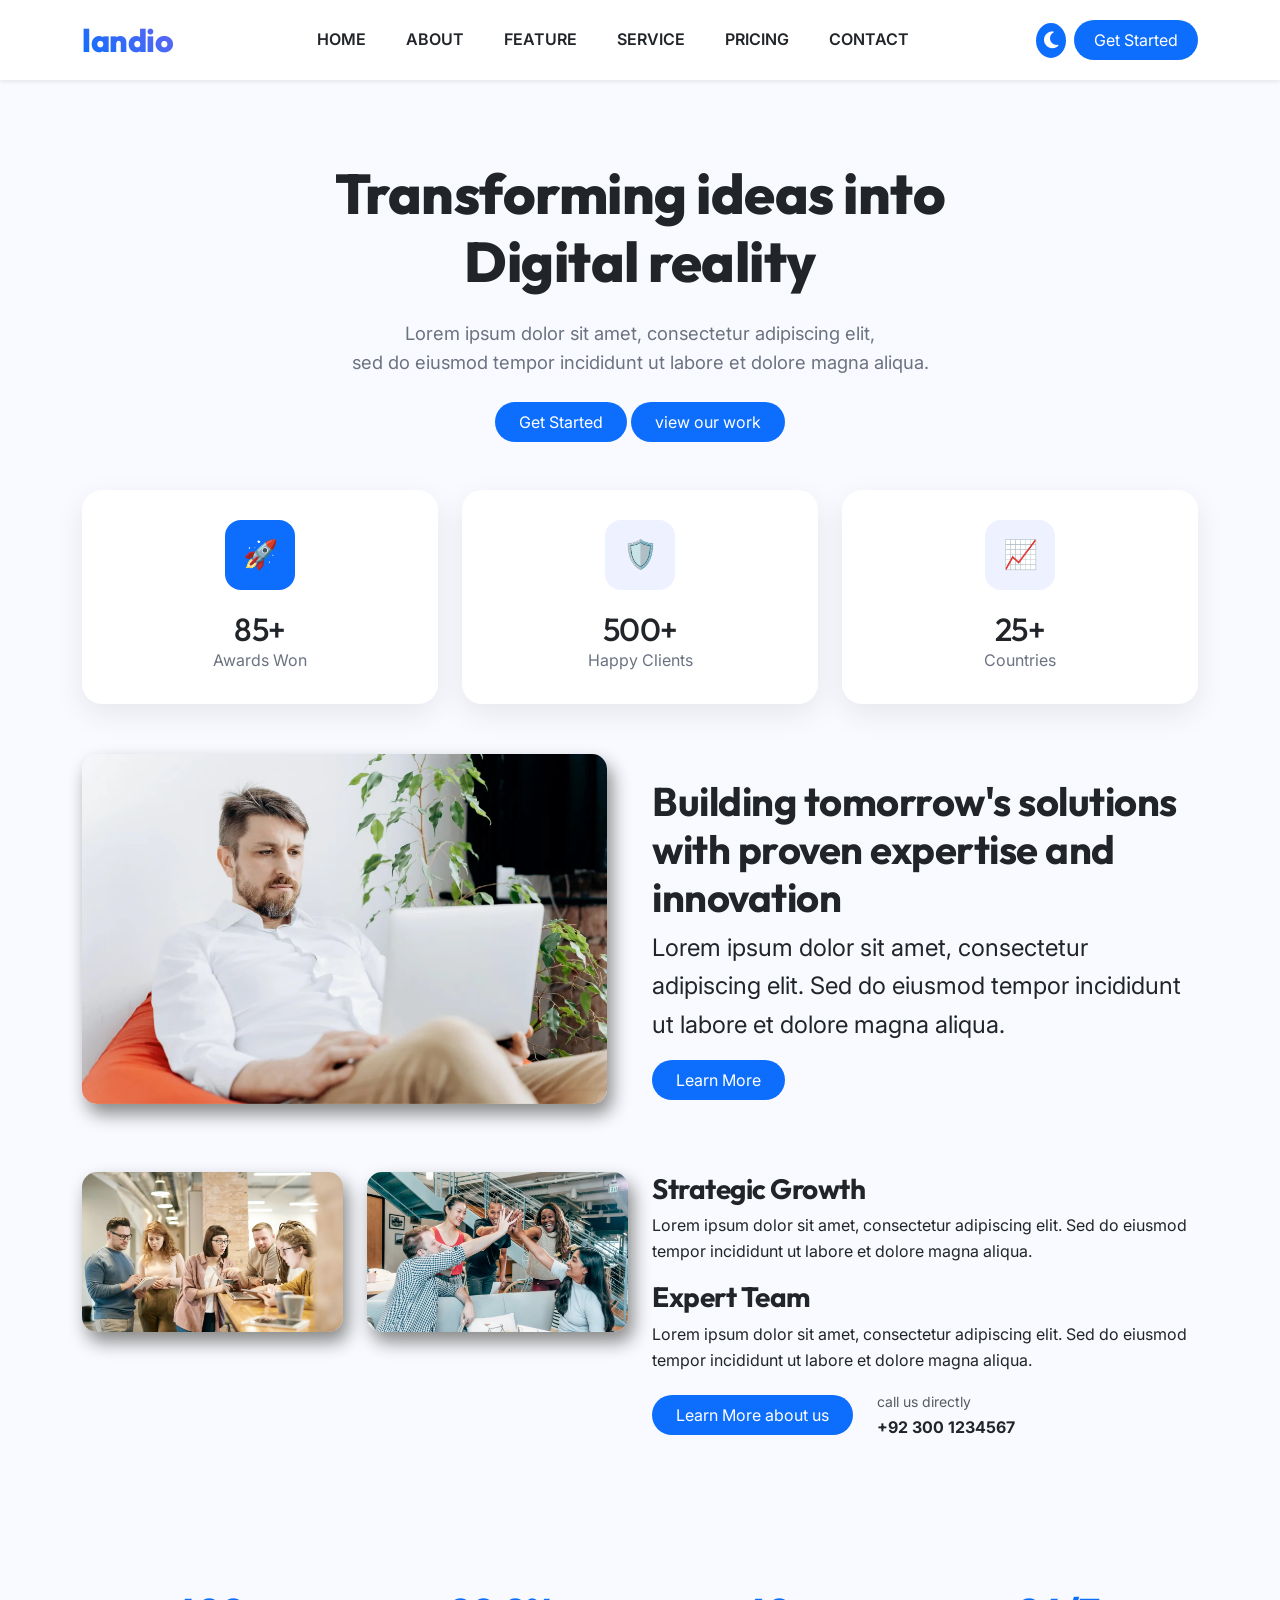
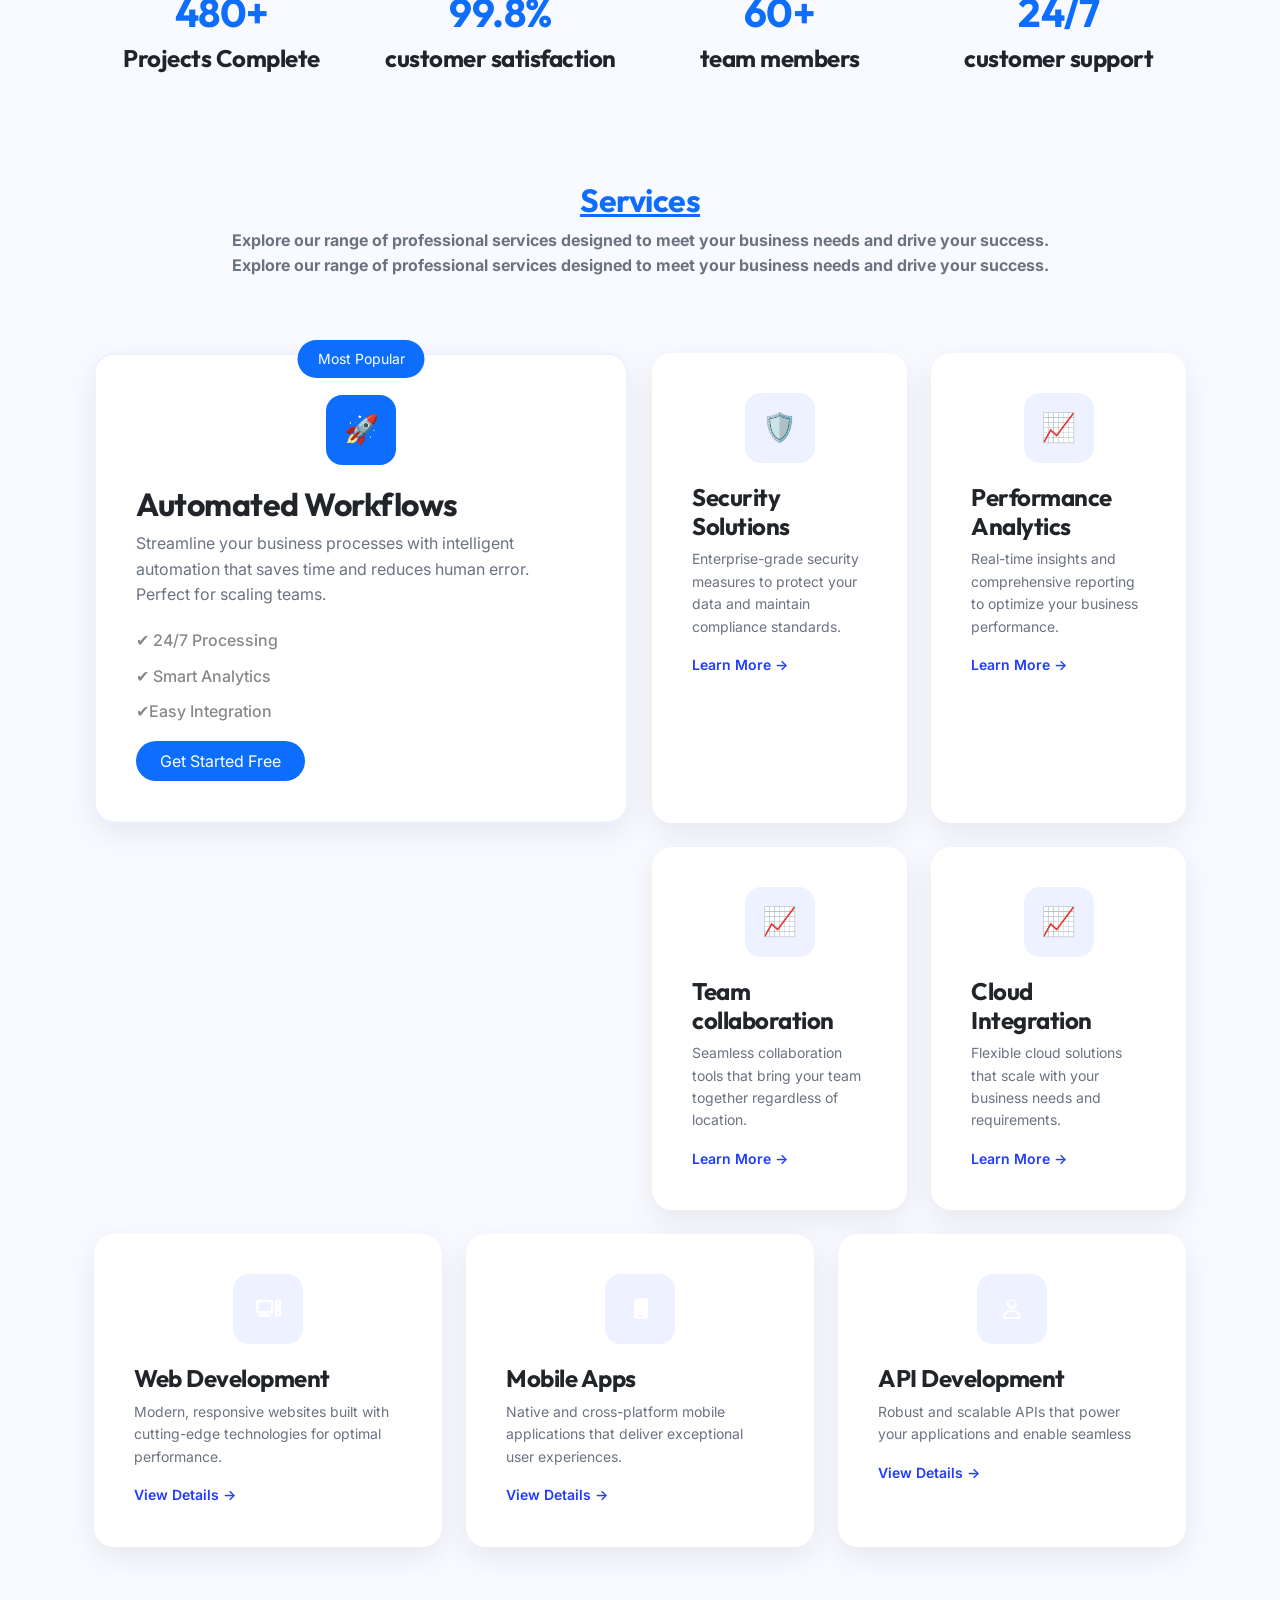
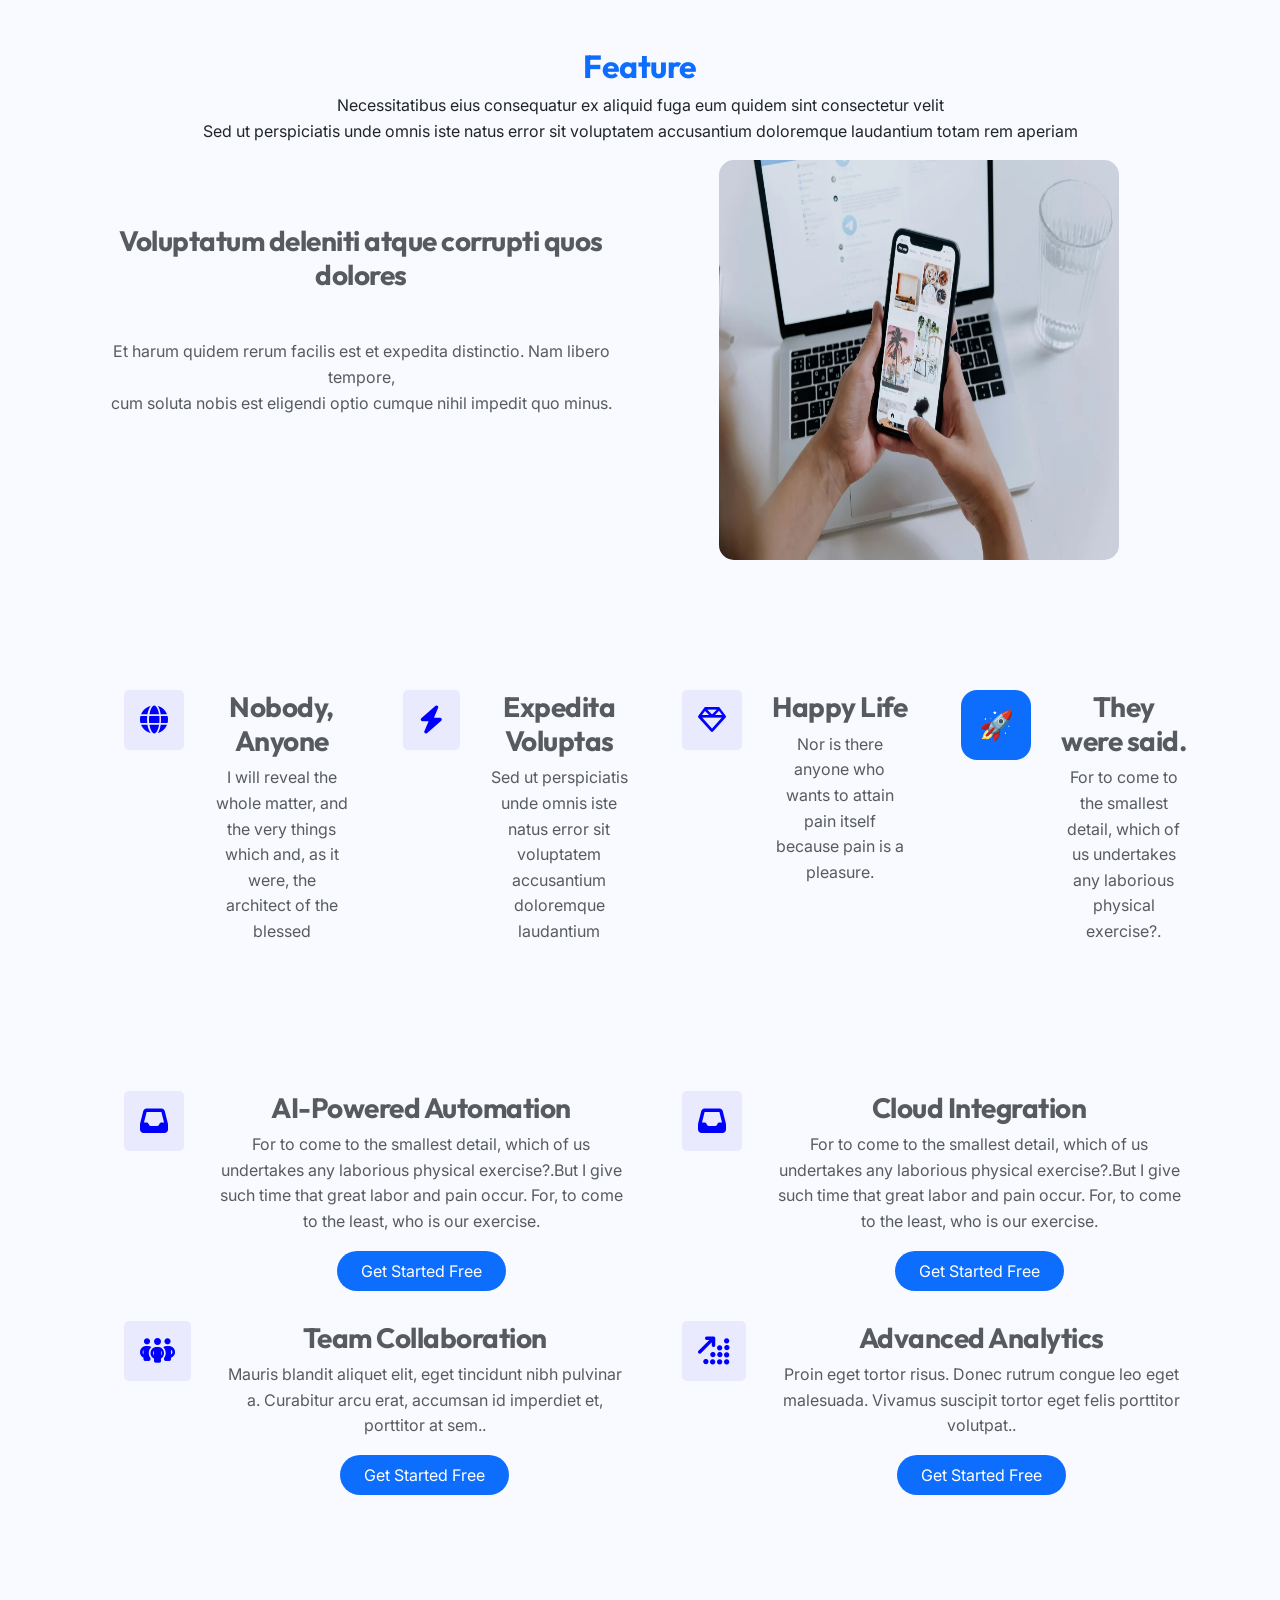
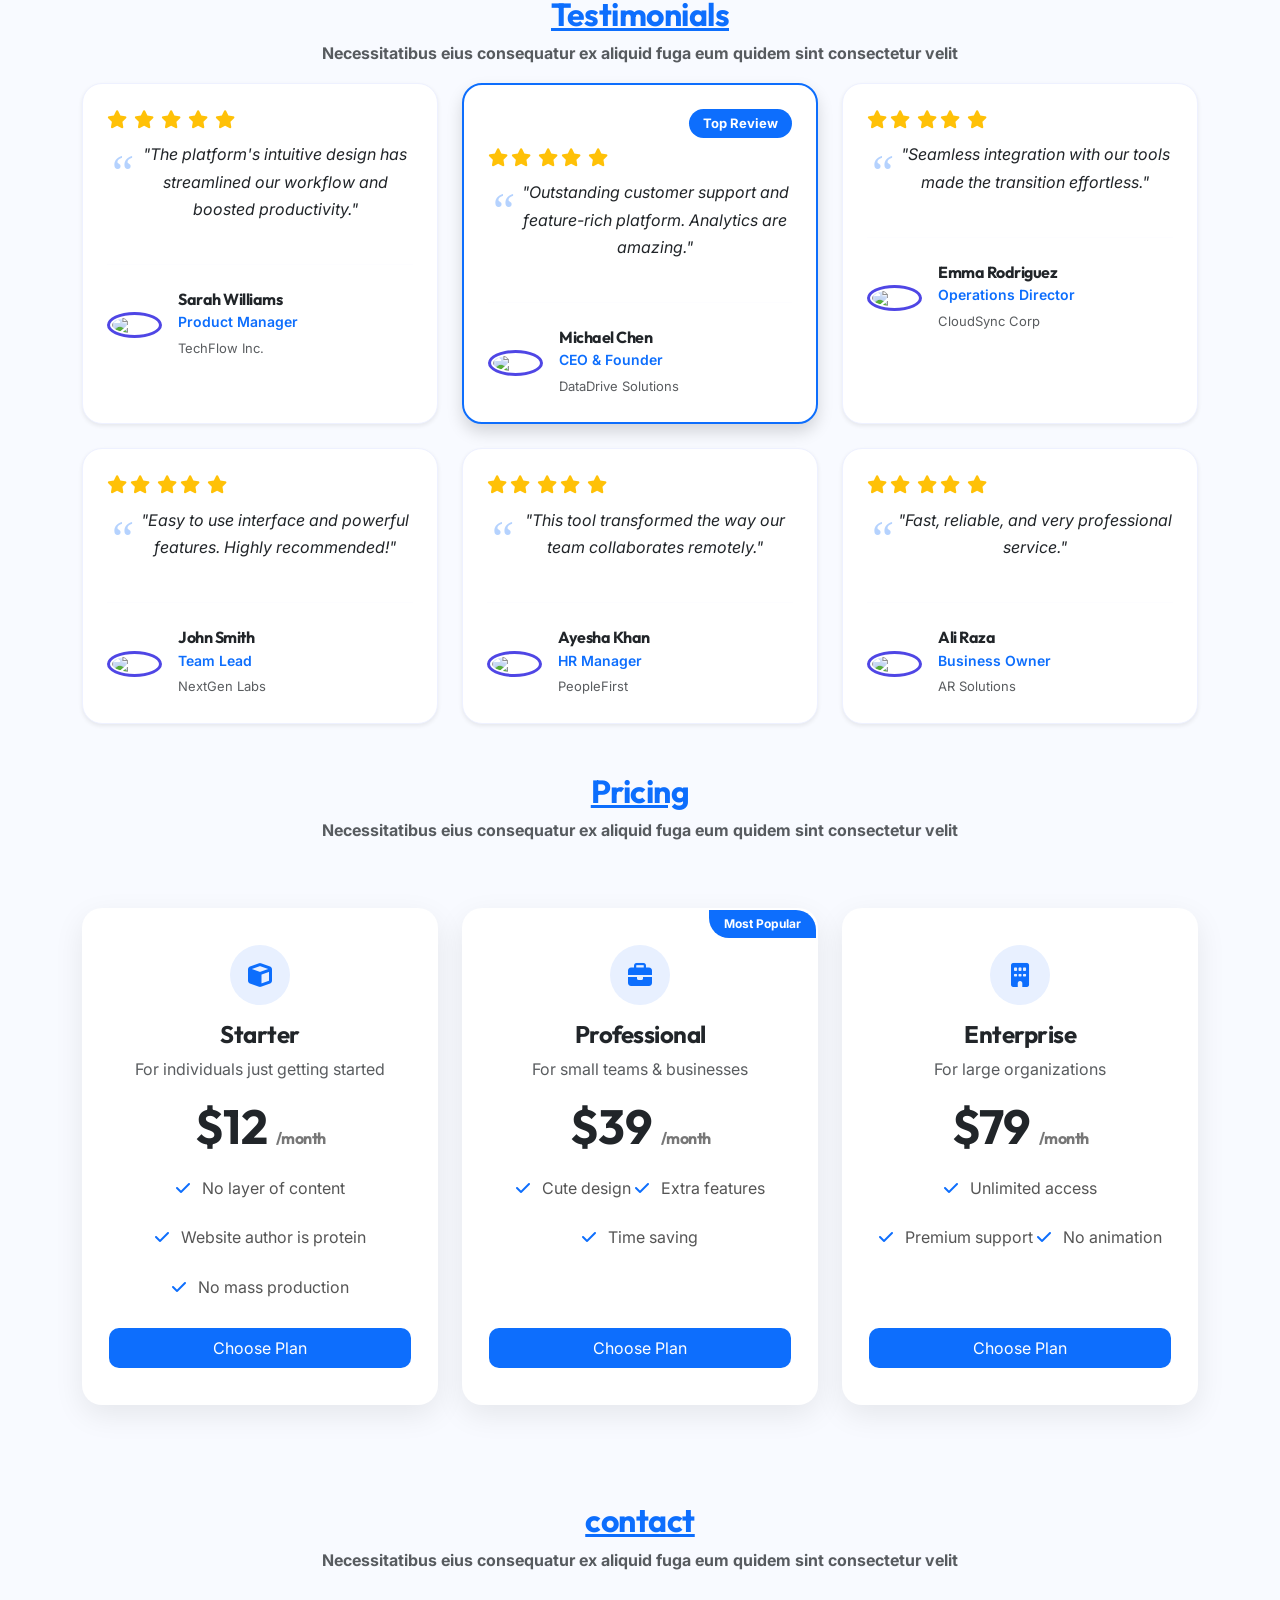
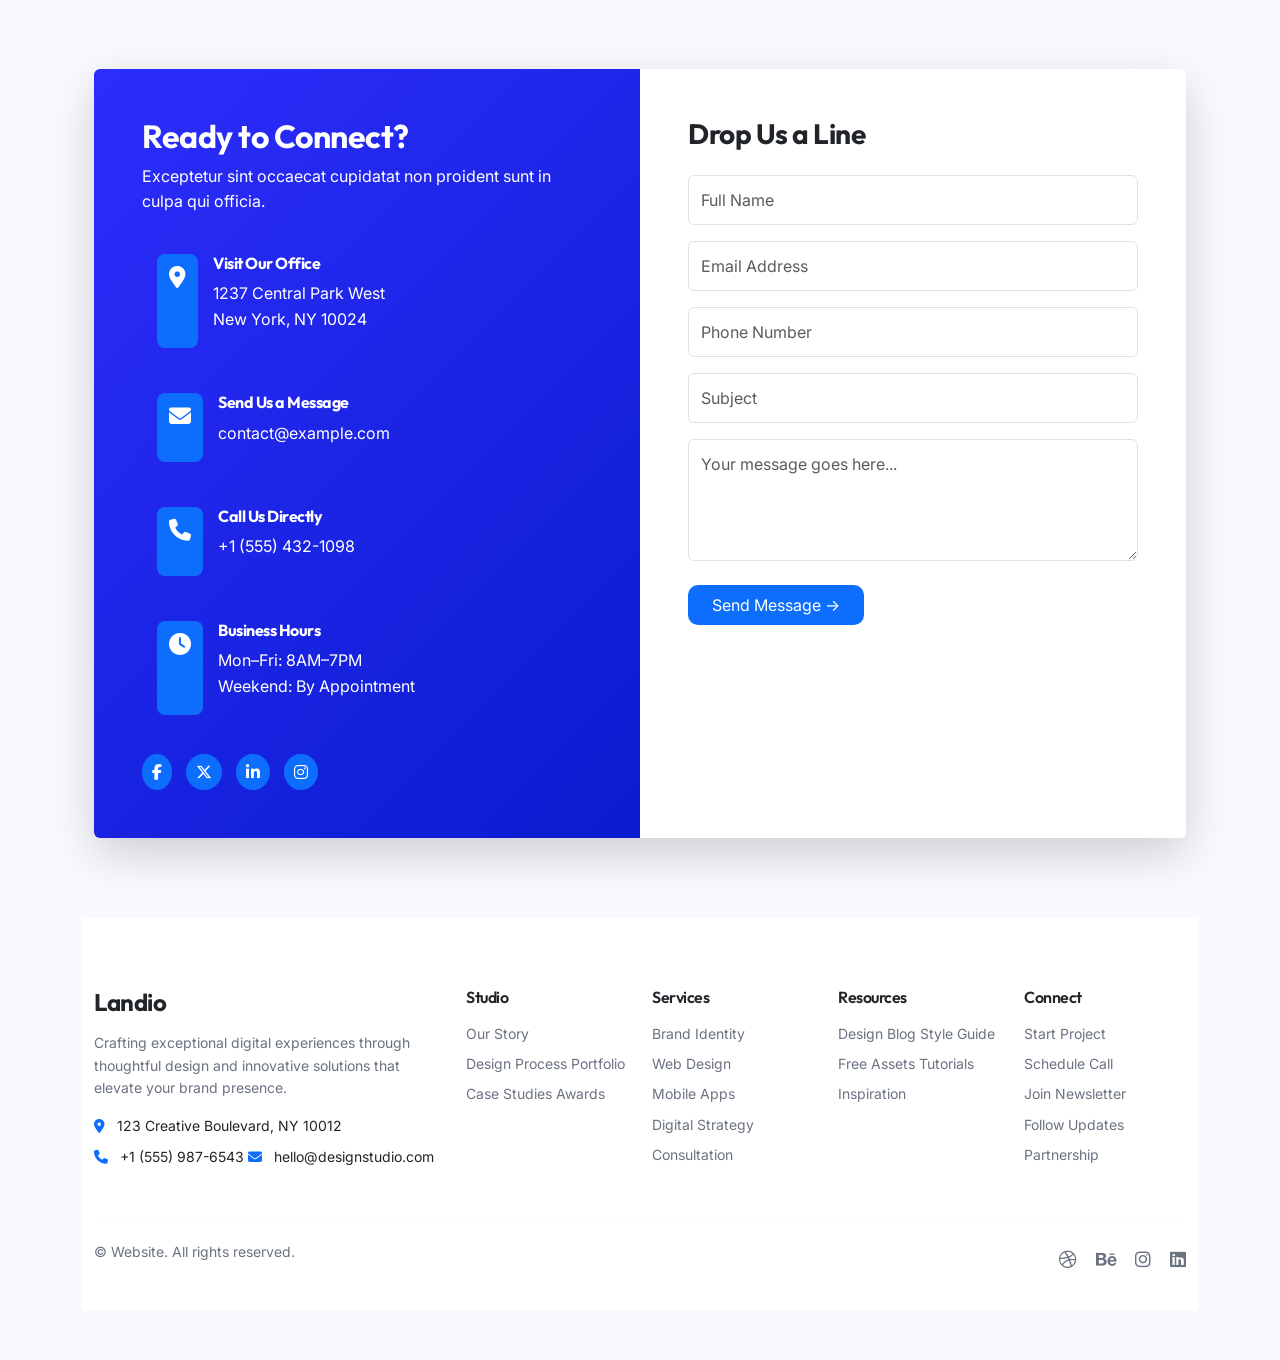
==== projects/landio/index.html @ ef67ab08 "Initial commit" ====
<!DOCTYPE html>
<html lang="en">

<head>
  <meta charset="UTF-8">
  <meta name="viewport" content="width=device-width, initial-scale=1.0">
  <meta name="description"
    content="Landio - Premium Digital Solutions to transform your ideas into reality. High-quality web and mobile development services.">
  <meta name="keywords" content="digital solutions, web development, mobile apps, landio, creative studio">
  <meta name="author" content="Landio Team">

  <!-- Open Graph / Facebook -->
  <meta property="og:type" content="website">
  <meta property="og:title" content="Landio - Transforming Ideas into Digital Reality">
  <meta property="og:description"
    content="Experience the best digital solutions with Landio. Custom web and mobile apps for your business.">
  <meta property="og:image" content="about-14.webp">

  <link href="https://cdn.jsdelivr.net/npm/bootstrap@5.3.2/dist/css/bootstrap.min.css" rel="stylesheet">
  <link rel="stylesheet" href="style.css">
  <link rel="stylesheet" href="https://cdnjs.cloudflare.com/ajax/libs/font-awesome/6.5.1/css/all.min.css">
  <link rel="preconnect" href="https://fonts.googleapis.com">
  <link rel="preconnect" href="https://fonts.gstatic.com" crossorigin>
  <link
    href="https://fonts.googleapis.com/css2?family=Inter:wght@400;500;600;700&family=Outfit:wght@400;600;700;800&display=swap"
    rel="stylesheet">
  <title>Landio | Best Digital Solutions & Web Development</title>
</head>

<body data-bs-spy="scroll" data-bs-target=".navbar" data-bs-offset="80" tabindex="0">

  <!-- Preloader -->
  <div id="preloader">
    <div class="loader"></div>
  </div>

  <nav class="navbar navbar-expand-lg site-header py-3 sticky-top shadow-sm">
    <div class="container">
      <a class="navbar-brand" href="#">
        <h2 class="logo mb-0">landio</h2>
      </a>
      <div class="d-flex align-items-center gap-2 order-lg-3">
        <button id="theme-toggle" class="btn" title="Toggle Theme">
          <i class="fa-solid fa-moon"></i>
        </button>
        <div class="d-none d-lg-block">
          <button class="btn btn-primary rounded-5">Get Started</button>
        </div>
      </div>
      <button class="navbar-toggler" type="button" data-bs-toggle="collapse" data-bs-target="#navbarNav"
        aria-controls="navbarNav" aria-expanded="false" aria-label="Toggle navigation">
        <span class="navbar-toggler-icon"></span>
      </button>
      <div class="collapse navbar-collapse justify-content-center" id="navbarNav">
        <ul class="navbar-nav gap-4">
          <li class="nav-item"><a class="nav-link" href="index.html">Home</a></li>
          <li class="nav-item"><a class="nav-link" href="#about">About</a></li>
          <li class="nav-item"><a class="nav-link" href="#feature">Feature</a></li>
          <li class="nav-item"><a class="nav-link" href="#service">Service</a></li>
          <li class="nav-item"><a class="nav-link" href="#pricing">Pricing</a></li>
          <li class="nav-item"><a class="nav-link" href="#contact">Contact</a></li>
        </ul>
      </div>
    </div>
  </nav>
  <div class="container">
    <div class="row">
      <div class="hero">
        <div class="col-12 text-center">
          <h1 class="mb-4">Transforming ideas into<br> Digital reality</h1>
          <p class="mb-4">Lorem ipsum dolor sit amet, consectetur adipiscing elit,<br> sed do eiusmod tempor incididunt
            ut labore et dolore magna aliqua.</p>
          <button class="btn btn-primary rounded-5 px-4 py-2">Get Started</button>
          <button class="btn btn-primary rounded-5 px-4 py-2">view our work</button>
        </div>
      </div>
    </div>
  </div>
  <!-- page 1################################# -->
  <div class="container my-5">
    <div class="row g-4 text-center">

      <!-- Card 1 -->
      <div class="col-md-4">
        <div class="stat-card">
          <div class="icon-box">🚀
            <i class="bi bi-trophy"></i>
          </div>

          <h2>85+</h2>
          <p>Awards Won</p>
        </div>
      </div>

      <!-- Card 2 -->
      <div class="col-md-4">
        <div class="stat-card">
          <div class="icon-box light">🛡️
            <i class="bi bi-people"></i>
          </div>
          <h2>500+</h2>
          <p>Happy Clients</p>
        </div>
      </div>

      <!-- Card 3 -->
      <div class="col-md-4">
        <div class="stat-card">
          <div class="icon-box light">📈
            <i class="bi bi-globe"></i>
          </div>
          <h2>25+</h2>
          <p>Countries</p>
        </div>
      </div>

    </div>
  </div>
  <!-- ##########################about########################## -->
  <div class="container about-section" id="about">
    <div class="row align-items-center mb-5">
      <div class="col-md-6">
        <img src="about-14.webp" alt="About Image" class="img-fluid">
      </div>
      <div class="col-md-6">
        <h2 class="fw-bold fs-1">Building tomorrow's solutions with proven expertise and innovation</h2>
        <p class="fs-4">Lorem ipsum dolor sit amet, consectetur adipiscing elit. Sed do eiusmod tempor incididunt ut
          labore et dolore magna aliqua.</p>
        <button class="btn btn-primary rounded-5 px-4 py-2">Learn More</button>
      </div>
    </div>
    <div class="row g-4">
      <div class="col-6 col-md-3">
        <img src="about-3.webp" alt="" class="img-fluid-2">
      </div>
      <div class="col-6 col-md-3">
        <img src="about-7.webp" alt="" class="img-fluid-2">
      </div>
      <div class="col-12 col-md-6">
        <h2 class="fw-bold fs-3">Strategic Growth</h2>
        <p class="fs-6">Lorem ipsum dolor sit amet, consectetur adipiscing elit.
          Sed do eiusmod tempor incididunt ut labore et dolore magna aliqua.</p>
        <h2 class="fw-bold fs-3">Expert Team</h2>
        <p class="fs-6">Lorem ipsum dolor sit amet, consectetur adipiscing elit.
          Sed do eiusmod tempor incididunt ut labore et dolore magna aliqua.</p>
        <div class="d-flex align-items-center gap-4 mt-3">
          <a href="#" class="btn btn-primary rounded-pill px-4">
            Learn More about us
          </a>

          <div>
            <small class="text-muted">call us directly</small><br>
            <strong>+92 300 1234567</strong>
          </div>
        </div>

      </div>

    </div>
    <!-- ##########################feautre####################### -->
    <div class="container feature-section">
      <div class="row">
        <div class="col-6 col-md-3">
          <h1 class="text-primary fw-bold mt-5">480+</h1>
          <h4 class="fw-bold">Projects Complete</h4>
        </div>
        <div class="col-6 col-md-3">
          <h1 class="text-primary fw-bold mt-5">99.8%</h1>
          <h4 class="fw-bold">customer satisfaction</h4>
        </div>
        <div class="col-6 col-md-3">
          <h1 class="text-primary fw-bold mt-5">60+</h1>
          <h4 class="fw-bold">team members</h4>
        </div>
        <div class="col-6 col-md-3">
          <h1 class="text-primary fw-bold mt-5">24/7</h1>
          <h4 class="fw-bold">customer support</h4>
        </div>
      </div>
    </div>
    <!-- #################################service########################### -->
    <div class="container service-section" id="service">
      <div class="row g-4">
        <div class="col-12">
          <div class="header">
            <h2 class="text-primary fw-bold">Services</h2>
            <p class="fw-bold">Explore our range of professional services designed to meet your business needs and drive
              your success. <br>Explore our range of professional services designed to meet your business needs and
              drive your success.</p>
          </div>
        </div>

        <!-- Big Card -->
        <div class="col-md-6">
          <div class="feature-card popular">
            <span class="badge-popular">Most Popular</span>

            <div class="icon-box">
              🚀
            </div>

            <h2>Automated Workflows</h2>
            <p>
              Streamline your business processes with intelligent automation that
              saves time and reduces human error. Perfect for scaling teams.
            </p>

            <ul class="feature-list">
              <li>✔ 24/7 Processing</li>
              <li>✔ Smart Analytics</li>
              <li>✔Easy Integration</li>
            </ul>
            <button class="btn btn-primary rounded-5 px-4 py-2">Get Started Free</button>
          </div>
        </div>

        <!-- Right Cards -->
        <div class="col-md-3">
          <div class="feature-card small">
            <div class="icon-box light">🛡️</div>
            <h4>Security Solutions</h4>
            <p>
              Enterprise-grade security measures to protect your data and maintain
              compliance standards.
            </p>
            <a href="#">Learn More →</a>
          </div>
        </div>

        <div class="col-md-3">
          <div class="feature-card small">
            <div class="icon-box light">📈</div>
            <h4>Performance Analytics</h4>
            <p>
              Real-time insights and comprehensive reporting to optimize your
              business performance.
            </p>
            <a href="#">Learn More →</a>
          </div>
        </div>
        <div class="col-md-3 ms-auto">
          <div class="feature-card small">
            <div class="icon-box light">📈</div>
            <h4>Team collaboration</h4>
            <p>
              Seamless collaboration tools that bring your team together regardless of location.
            </p>
            <a href="#">Learn More →</a>
          </div>
        </div>
        <div class="col-md-3">
          <div class="feature-card small">
            <div class="icon-box light">📈</div>
            <h4>Cloud Integration</h4>
            <p>
              Flexible cloud solutions that scale with your business needs and requirements.
            </p>
            <a href="#">Learn More →</a>
          </div>
        </div>
      </div>
    </div>
    <div class="container service-section">
      <div class="row g-4">
        <div class="col-md-4 mt-5">
          <div class="feature-card small">
            <div class="icon-box light"><i class="fa-solid fa-computer"></i></div>
            <h4>Web Development</h4>
            <p>
              Modern, responsive websites built with cutting-edge technologies for optimal performance.
            </p>
            <a href="#">View Details →</a>
          </div>
        </div>
        <div class="col-md-4 mt-5">
          <div class="feature-card small">
            <div class="icon-box light"><i class="fa-solid fa-mobile"></i></div>
            <h4>Mobile Apps</h4>
            <p>Native and cross-platform mobile applications that deliver exceptional user experiences.
            </p>
            <a href="#">View Details →</a>
          </div>
        </div>
        <div class="col-md-4 mt-5">
          <div class="feature-card small">
            <div class="icon-box light"><i class="fa-regular fa-user"></i></div>
            <h4>API Development</h4>
            <p>Robust and scalable APIs that power your applications and enable seamless</p>
            <a href="#">View Details →</a>
          </div>
        </div>

      </div>
    </div>
    <div class="container feature-section" id="feature">
      <div class="row">
        <div class="col-md-12">
          <h2 class="text-primary fw-bold">Feature</h2>
          <p>Necessitatibus eius consequatur ex aliquid fuga eum quidem sint consectetur velit <br> Sed ut perspiciatis
            unde omnis iste natus error sit voluptatem accusantium doloremque laudantium totam rem aperiam

          </p>
          <div class="row">
            <div class="col-12 col-md-6 mt-5">
              <h3 class="text-muted mt-3">Voluptatum deleniti atque corrupti quos dolores</h3>
              <p class="text-muted mt-5">Et harum quidem rerum facilis est et expedita distinctio. Nam libero tempore,
                <br> cum soluta nobis est eligendi optio cumque nihil impedit quo minus.

              </p>
            </div>
            <div class="col-12 col-md-6">
              <img src="features-4.webp" alt="">
            </div>
          </div>


        </div>
      </div>
    </div>
    <div class="container feature-section">
      <div class="row  ">
        <!-- Voluptatem -->
        <div class="col-12 col-sm-6 col-lg-3 d-flex ">
          <div class="box ">
            <i class="fa-solid fa-globe p-3 fs-3"></i>
          </div>

          <div class="box-text">
            <h3 class="text-muted">Nobody, Anyone</h3>
            <p class="text-muted">I will reveal the whole matter, and the very things which and, as it were, the
              architect of the blessed</p>
          </div>
        </div>
        <!-- Expedita -->
        <div class="col-12 col-sm-6 col-lg-3 d-flex ">
          <div class="box ">
            <i class="fa-solid fa-bolt p-3 fs-3 "></i>
          </div>

          <div class="box-text">
            <h3 class="text-muted">Expedita Voluptas</h3>
            <p class="text-muted">Sed ut perspiciatis unde omnis iste natus error sit voluptatem accusantium doloremque
              laudantium</p>
          </div>
        </div>
        <!-- diamond -->
        <div class="col-12 col-sm-6 col-lg-3 d-flex ">
          <div class="box ">
            <i class="fa-regular fa-gem p-3 fs-3"></i>
          </div>

          <div class="box-text">
            <h3 class="text-muted">Happy Life</h3>
            <p class="text-muted">Nor is there anyone who wants to attain pain itself because pain is a pleasure.</p>
          </div>
        </div>
        <!-- Airplan -->
        <div class="col-12 col-sm-6 col-lg-3 d-flex ">
          <div class="box ">
            <div class="icon-box">
              🚀
            </div>
          </div>

          <div class="box-text">
            <h3 class="text-muted">They were said.</h3>
            <p class="text-muted">For to come to the smallest detail, which of us undertakes any laborious physical
              exercise?.</p>
          </div>
        </div>
      </div>
    </div>

    <div class="container feature-section">
      <div class="row">
        <div class="col-12 col-md-6 d-flex">
          <div class="box ">
            <i class="fa-solid fa-inbox p-3 fs-3"></i>
          </div>

          <div class="box-text">
            <h3 class="text-muted">AI-Powered Automation</h3>
            <p class="text-muted">For to come to the smallest detail, which of us undertakes any laborious physical
              exercise?.But I give such time that great labor and pain occur. For, to come to the least, who is our
              exercise.</p>
            <button class="btn btn-primary rounded-5 px-4 py-2">Get Started Free</button>
          </div>

        </div>

        <div class="col-12 col-md-6 d-flex">
          <div class="box ">
            <i class="fa-solid fa-inbox p-3 fs-3"></i>
          </div>

          <div class="box-text">
            <h3 class="text-muted">Cloud Integration</h3>
            <p class="text-muted">For to come to the smallest detail, which of us undertakes any laborious physical
              exercise?.But I give such time that great labor and pain occur. For, to come to the least, who is our
              exercise.</p>
            <button class="btn btn-primary rounded-5 px-4 py-2">Get Started Free</button>
          </div>

        </div>

        <div class="col-12 col-md-6 d-flex">
          <div class="box ">
            <i class="fa-solid fa-people-group p-3 fs-3"></i>
          </div>

          <div class="box-text">
            <h3 class="text-muted">Team Collaboration</h3>
            <p class="text-muted">Mauris blandit aliquet elit, eget tincidunt nibh pulvinar a. Curabitur arcu erat,
              accumsan id imperdiet et, porttitor at sem..</p>
            <button class="btn btn-primary rounded-5 px-4 py-2">Get Started Free</button>
          </div>

        </div>

        <div class="col-12 col-md-6 d-flex">
          <div class="box ">
            <i class="fa-solid fa-arrow-up-right-dots p-3 fs-3"></i>
          </div>

          <div class="box-text">
            <h3 class="text-muted">Advanced Analytics</h3>
            <p class="text-muted">Proin eget tortor risus. Donec rutrum congue leo eget malesuada. Vivamus suscipit
              tortor eget felis porttitor volutpat..</p>
            <button class="btn btn-primary rounded-5 px-4 py-2">Get Started Free</button>
          </div>

        </div>
      </div>
    </div>
    <div class="container-testimonials">
      <div class="row">
        <div class="col-12">
          <div class="header">
            <h2 class="text-primary fw-bold">Testimonials</h2>
            <p class="fw-bold text-muted">Necessitatibus eius consequatur ex aliquid fuga eum quidem sint consectetur
              velit</p>
          </div>
        </div>
        <!-- box -->
        <div class="container-testimonials  ">
          <div class="row g-4">

            <!-- Box 1 -->

            <div class="col-lg-4 col-md-6">
              <div class="card h-100 shadow-sm p-4">
                <div class="text-warning mb-2">
                  <i class="fa-solid fa-star"></i>
                  <i class="fa-solid fa-star"></i>
                  <i class="fa-solid fa-star"></i>
                  <i class="fa-solid fa-star"></i>
                  <i class="fa-solid fa-star"></i>
                </div>
                <p class="fst-italic">
                  "The platform's intuitive design has streamlined our workflow and boosted productivity."
                </p>
                <hr>
                <div class="d-flex align-items-center">
                  <img src="https://i.pravatar.cc/60?img=1" class="rounded-circle me-3" width="55">
                  <div>
                    <h6 class="mb-0">Sarah Williams</h6>
                    <small class="text-primary fw-semibold">Product Manager</small><br>
                    <small class="text-muted">TechFlow Inc.</small>
                  </div>
                </div>
              </div>
            </div>


            <!-- Box 2 -->
            <div class="col-lg-4 col-md-6">
              <div class="card h-100 shadow border-primary p-4">
                <span class="badge bg-primary align-self-end mb-2">Top Review</span>
                <div class="text-warning mb-2">
                  <i class="fa-solid fa-star"></i><i class="fa-solid fa-star"></i>
                  <i class="fa-solid fa-star"></i><i class="fa-solid fa-star"></i>
                  <i class="fa-solid fa-star"></i>
                </div>
                <p class="fst-italic">
                  "Outstanding customer support and feature-rich platform. Analytics are amazing."
                </p>
                <hr>
                <div class="d-flex align-items-center">
                  <img src="https://i.pravatar.cc/60?img=12" class="rounded-circle me-3" width="55">
                  <div>
                    <h6 class="mb-0">Michael Chen</h6>
                    <small class="text-primary fw-semibold">CEO & Founder</small><br>
                    <small class="text-muted">DataDrive Solutions</small>
                  </div>
                </div>
              </div>
            </div>

            <!-- Box 3 -->
            <div class="col-lg-4 col-md-6">
              <div class="card h-100 shadow-sm p-4">
                <div class="text-warning mb-2">
                  <i class="fa-solid fa-star"></i><i class="fa-solid fa-star"></i>
                  <i class="fa-solid fa-star"></i><i class="fa-solid fa-star"></i>
                  <i class="fa-solid fa-star"></i>
                </div>
                <p class="fst-italic">
                  "Seamless integration with our tools made the transition effortless."
                </p>
                <hr>
                <div class="d-flex align-items-center">
                  <img src="https://i.pravatar.cc/60?img=32" class="rounded-circle me-3" width="55">
                  <div>
                    <h6 class="mb-0">Emma Rodriguez</h6>
                    <small class="text-primary fw-semibold">Operations Director</small><br>
                    <small class="text-muted">CloudSync Corp</small>
                  </div>
                </div>
              </div>
            </div>

            <!-- Box 4 -->
            <div class="col-lg-4 col-md-6">
              <div class="card h-100 shadow-sm p-4">
                <div class="text-warning mb-2">
                  <i class="fa-solid fa-star"></i><i class="fa-solid fa-star"></i>
                  <i class="fa-solid fa-star"></i><i class="fa-solid fa-star"></i>
                  <i class="fa-solid fa-star"></i>
                </div>
                <p class="fst-italic">
                  "Easy to use interface and powerful features. Highly recommended!"
                </p>
                <hr>
                <div class="d-flex align-items-center">
                  <img src="https://i.pravatar.cc/60?img=45" class="rounded-circle me-3" width="55">
                  <div>
                    <h6 class="mb-0">John Smith</h6>
                    <small class="text-primary fw-semibold">Team Lead</small><br>
                    <small class="text-muted">NextGen Labs</small>
                  </div>
                </div>
              </div>
            </div>

            <!-- Box 5 -->
            <div class="col-lg-4 col-md-6">
              <div class="card h-100 shadow-sm p-4">
                <div class="text-warning mb-2">
                  <i class="fa-solid fa-star"></i><i class="fa-solid fa-star"></i>
                  <i class="fa-solid fa-star"></i><i class="fa-solid fa-star"></i>
                  <i class="fa-solid fa-star"></i>
                </div>
                <p class="fst-italic">
                  "This tool transformed the way our team collaborates remotely."
                </p>
                <hr>
                <div class="d-flex align-items-center">
                  <img src="https://i.pravatar.cc/60?img=20" class="rounded-circle me-3" width="55">
                  <div>
                    <h6 class="mb-0">Ayesha Khan</h6>
                    <small class="text-primary fw-semibold">HR Manager</small><br>
                    <small class="text-muted">PeopleFirst</small>
                  </div>
                </div>
              </div>
            </div>

            <!-- Box 6 -->
            <div class="col-lg-4 col-md-6">
              <div class="card h-100 shadow-sm p-4">
                <div class="text-warning mb-2">
                  <i class="fa-solid fa-star"></i><i class="fa-solid fa-star"></i>
                  <i class="fa-solid fa-star"></i><i class="fa-solid fa-star"></i>
                  <i class="fa-solid fa-star"></i>
                </div>
                <p class="fst-italic">
                  "Fast, reliable, and very professional service."
                </p>
                <hr>
                <div class="d-flex align-items-center">
                  <img src="https://i.pravatar.cc/60?img=8" class="rounded-circle me-3" width="55">
                  <div>
                    <h6 class="mb-0">Ali Raza</h6>
                    <small class="text-primary fw-semibold">Business Owner</small><br>
                    <small class="text-muted">AR Solutions</small>
                  </div>
                </div>
              </div>
            </div>

          </div>
        </div>

      </div>
    </div>
    <!-- pricing -->
    <div class="container-pricing" id="pricing">
      <div class="row">
        <div class="col-12">
          <div class="header">
            <h2 class="text-primary fw-bold mt-5">Pricing</h2>
            <p class="fw-bold text-muted mt-2">Necessitatibus eius consequatur ex aliquid fuga eum quidem sint
              consectetur velit</p>
          </div>
        </div>
        <!-- boxs -->
        <div class="container py-5">
          <div class="row g-4 justify-content-center">

            <!-- Starter -->
            <div class="col-md-4">
              <div class="price-card text-center">
                <div class="icon"><i class="fa-solid fa-cube"></i></div>
                <h4>Starter</h4>
                <p class="text-muted">For individuals just getting started</p>
                <h2>$12 <span>/month</span></h2>

                <ul class="list-unstyled">
                  <li><i class="fa fa-check"></i> No layer of content</li>
                  <li><i class="fa fa-check"></i> Website author is protein</li>
                  <li><i class="fa fa-check"></i> No mass production</li>
                </ul>

                <a href="#" class="btn btn-outline-primary">Choose Plan</a>
              </div>
            </div>

            <!-- Professional -->
            <div class="col-md-4">
              <div class="price-card h-100 text-center">
                <span class="badge">Most Popular</span>
                <div class="icon"><i class="fa-solid fa-briefcase"></i></div>
                <h4>Professional</h4>
                <p class="text-muted">For small teams & businesses</p>
                <h2>$39 <span>/month</span></h2>

                <ul class="list-unstyled">
                  <li><i class="fa fa-check"></i> Cute design</li>
                  <li><i class="fa fa-check"></i> Extra features</li>
                  <li><i class="fa fa-check"></i> Time saving</li>
                </ul>

                <a href="#" class="btn btn-primary">Choose Plan</a>
              </div>
            </div>

            <!-- Enterprise -->
            <div class="col-md-4">
              <div class="price-card h-100 text-center">
                <div class="icon"><i class="fa-solid fa-building"></i></div>
                <h4>Enterprise</h4>
                <p class="text-muted">For large organizations</p>
                <h2>$79 <span>/month</span></h2>

                <ul class="list-unstyled">
                  <li><i class="fa fa-check"></i> Unlimited access</li>
                  <li><i class="fa fa-check"></i> Premium support</li>
                  <li><i class="fa fa-check"></i> No animation</li>
                </ul>

                <a href="#" class="btn btn-outline-primary">Choose Plan</a>
              </div>
            </div>

          </div>
        </div>


      </div>

    </div>
    <!-- contact -->
    <div class="container-contact" id="contact">
      <div class="row">
        <div class="col-12">
          <div class="header">
            <h2 class="text-primary fw-bold mt-5">contact</h2>
            <p class="fw-bold text-muted mt-2">Necessitatibus eius consequatur ex aliquid fuga eum quidem sint
              consectetur velit</p>
          </div>
        </div>

      </div>
      <!-- contact page -->
      <section class="contact-section">
        <div class="container">
          <div class="row g-0 shadow-lg rounded overflow-hidden">

            <!-- LEFT SIDE -->
            <div class="col-lg-6 contact-left text-white p-5">
              <h2 class="fw-bold">Ready to Connect?</h2>
              <p class="mb-4">Exceptetur sint occaecat cupidatat non proident sunt in culpa qui officia.</p>

              <div class="info-box">
                <i class="fa-solid fa-location-dot"></i>
                <div>
                  <h6>Visit Our Office</h6>
                  <p>1237 Central Park West<br>New York, NY 10024</p>
                </div>
              </div>

              <div class="info-box">
                <i class="fa-solid fa-envelope"></i>
                <div>
                  <h6>Send Us a Message</h6>
                  <p>contact@example.com</p>
                </div>
              </div>

              <div class="info-box">
                <i class="fa-solid fa-phone"></i>
                <div>
                  <h6>Call Us Directly</h6>
                  <p>+1 (555) 432-1098</p>
                </div>
              </div>

              <div class="info-box">
                <i class="fa-solid fa-clock"></i>
                <div>
                  <h6>Business Hours</h6>
                  <p>Mon–Fri: 8AM–7PM<br>Weekend: By Appointment</p>
                </div>
              </div>

              <div class="social mt-4">
                <i class="fab fa-facebook-f"></i>
                <i class="fab fa-x-twitter"></i>
                <i class="fab fa-linkedin-in"></i>
                <i class="fab fa-instagram"></i>
              </div>
            </div>

            <!-- RIGHT SIDE FORM -->
            <div class="col-lg-6 p-5 bg-white">
              <h3 class="fw-bold mb-4">Drop Us a Line</h3>

              <form>
                <input type="text" class="form-control mb-3" placeholder="Full Name">
                <input type="email" class="form-control mb-3" placeholder="Email Address">
                <input type="text" class="form-control mb-3" placeholder="Phone Number">
                <input type="text" class="form-control mb-3" placeholder="Subject">
                <textarea class="form-control mb-4" rows="4" placeholder="Your message goes here..."></textarea>
                <button class="btn btn-primary px-4">Send Message →</button>
              </form>
            </div>

          </div>
        </div>
      </section>

    </div>
    <footer class="footer-area">
      <div class="container">
        <div class="row gy-4">

          <!-- Brand -->
          <div class="col-lg-4">
            <h4 class="footer-logo">Landio</h4>
            <p class="footer-text">
              Crafting exceptional digital experiences through thoughtful design
              and innovative solutions that elevate your brand presence.
            </p>

            <ul class="footer-contact">
              <li><i class="fa-solid fa-location-dot"></i> 123 Creative Boulevard, NY 10012</li>
              <li><i class="fa-solid fa-phone"></i> +1 (555) 987-6543</li>
              <li><i class="fa-solid fa-envelope"></i> hello@designstudio.com</li>
            </ul>
          </div>

          <!-- Studio -->
          <div class="col-lg-2 col-md-4">
            <h6 class="footer-title">Studio</h6>
            <ul class="footer-links">
              <li><a href="#">Our Story</a></li>
              <li><a href="#">Design Process</a></li>
              <li><a href="#">Portfolio</a></li>
              <li><a href="#">Case Studies</a></li>
              <li><a href="#">Awards</a></li>
            </ul>
          </div>

          <!-- Services -->
          <div class="col-lg-2 col-md-4">
            <h6 class="footer-title">Services</h6>
            <ul class="footer-links">
              <li><a href="#">Brand Identity</a></li>
              <li><a href="#">Web Design</a></li>
              <li><a href="#">Mobile Apps</a></li>
              <li><a href="#">Digital Strategy</a></li>
              <li><a href="#">Consultation</a></li>
            </ul>
          </div>

          <!-- Resources -->
          <div class="col-lg-2 col-md-4">
            <h6 class="footer-title">Resources</h6>
            <ul class="footer-links">
              <li><a href="#">Design Blog</a></li>
              <li><a href="#">Style Guide</a></li>
              <li><a href="#">Free Assets</a></li>
              <li><a href="#">Tutorials</a></li>
              <li><a href="#">Inspiration</a></li>
            </ul>
          </div>

          <!-- Connect -->
          <div class="col-lg-2 col-md-4">
            <h6 class="footer-title">Connect</h6>
            <ul class="footer-links">
              <li><a href="#">Start Project</a></li>
              <li><a href="#">Schedule Call</a></li>
              <li><a href="#">Join Newsletter</a></li>
              <li><a href="#">Follow Updates</a></li>
              <li><a href="#">Partnership</a></li>
            </ul>
          </div>

        </div>

        <hr class="my-4">

        <!-- Bottom -->
        <div class="row align-items-center">
          <div class="col-md-6">
            <p class="copyright">© Website. All rights reserved.</p>
          </div>
          <div class="col-md-6 text-md-end footer-social">
            <a href="#"><i class="fab fa-dribbble"></i></a>
            <a href="#"><i class="fab fa-behance"></i></a>
            <a href="#"><i class="fab fa-instagram"></i></a>
            <a href="#"><i class="fab fa-linkedin"></i></a>
          </div>
        </div>

      </div>
    </footer>





    <!-- Back to Top Button -->
    <a href="#" id="back-to-top" class="btn btn-primary shadow">
      <i class="fa-solid fa-arrow-up"></i>
    </a>

    <script src="https://cdn.jsdelivr.net/npm/bootstrap@5.3.2/dist/js/bootstrap.bundle.min.js"></script>
    <script>
      const themeToggle = document.getElementById('theme-toggle');
      const body = document.body;
      const icon = themeToggle.querySelector('i');
      const navbar = document.querySelector('.site-header');
      const backToTop = document.getElementById('back-to-top');

      // Check for saved theme
      const savedTheme = localStorage.getItem('theme');
      if (savedTheme === 'dark') {
        body.classList.add('dark-mode');
        icon.classList.replace('fa-moon', 'fa-sun');
      }

      themeToggle.addEventListener('click', () => {
        body.classList.toggle('dark-mode');
        const isDark = body.classList.contains('dark-mode');

        // Update icon
        if (isDark) {
          icon.classList.replace('fa-moon', 'fa-sun');
          localStorage.setItem('theme', 'dark');
        } else {
          icon.classList.replace('fa-sun', 'fa-moon');
          localStorage.setItem('theme', 'light');
        }
      });

      // Scroll Effects
      window.addEventListener('scroll', () => {
        // Navbar scroll effect
        if (window.scrollY > 50) {
          navbar.classList.add('navbar-scrolled');
        } else {
          navbar.classList.remove('navbar-scrolled');
        }

        // Back to top button visibility
        if (window.scrollY > 300) {
          backToTop.classList.add('active');
        } else {
          backToTop.classList.remove('active');
        }
      });

      // Simple Reveal Animation on Scroll
      const revealItems = document.querySelectorAll('.stat-card, .feature-card, .price-card, .about-section img');
      const revealOnScroll = new IntersectionObserver((entries) => {
        entries.forEach(entry => {
          if (entry.isIntersecting) {
            entry.target.classList.add('revealed');
          }
        });
      }, { threshold: 0.1 });

      revealItems.forEach(item => {
        item.classList.add('reveal-init');
        revealOnScroll.observe(item);
      });

      // Preloader hidden on load
      window.onload = function () {
        const preloader = document.getElementById('preloader');
        preloader.classList.add('fade-out');
        setTimeout(() => preloader.style.display = 'none', 500);
      };

      // Form Validation and Success Message
      const contactForm = document.querySelector('.contact-section form');
      if (contactForm) {
        contactForm.addEventListener('submit', (e) => {
          e.preventDefault();
          const inputs = contactForm.querySelectorAll('input, textarea');
          let valid = true;
          inputs.forEach(input => {
            if (!input.value.trim()) valid = false;
          });

          if (valid) {
            const btn = contactForm.querySelector('button');
            const originalText = btn.innerHTML;
            btn.innerHTML = 'Sending...';
            btn.disabled = true;

            setTimeout(() => {
              alert('Success! Your message has been sent. We will contact you soon.');
              btn.innerHTML = originalText;
              btn.disabled = false;
              contactForm.reset();
            }, 1500);
          } else {
            alert('Please fill in all fields before sending.');
          }
        });
      }
    </script>
</body>

</html>
---- projects/landio/style.css ----
:root {
  --bg-color: #f8faff;
  --text-color: #212529;
  --card-bg: #ffffff;
  --nav-bg: #ffffff;
  --primary-color: #0d6efd;
  --secondary-text: #6b7280;
  --border-color: #eef1ff;
  --shadow: rgba(0, 0, 0, 0.08);
  --glass-nav: rgba(255, 255, 255, 0.8);
}

body.dark-mode {
  --bg-color: #0f0f11;
  --text-color: #f1f1f1;
  --card-bg: #1a1a1c;
  --nav-bg: #1a1a1c;
  --secondary-text: #b0b0b0;
  --border-color: #2d2d2f;
  --shadow: rgba(0, 0, 0, 0.4);
  --glass-nav: rgba(15, 15, 17, 0.8);
}

/* Scrollbar Style */
::-webkit-scrollbar {
  width: 10px;
}

::-webkit-scrollbar-track {
  background: var(--bg-color);
}

::-webkit-scrollbar-thumb {
  background: var(--border-color);
  border-radius: 10px;
}

::-webkit-scrollbar-thumb:hover {
  background: var(--secondary-text);
}

body {
  background-color: var(--bg-color) !important;
  color: var(--text-color);
  font-family: 'Inter', sans-serif;
  line-height: 1.6;
  transition: background-color 0.3s, color 0.3s;
  margin: 0;
  padding: 0;
}

/* modern font style for all headings */
h1,
h2,
h3,
h4,
h5,
h6 {
  font-family: 'Outfit', sans-serif;
  font-weight: 700;
  letter-spacing: -0.5px;
  color: inherit;
}

/* Base text color rules - more specific than global div */
h1,
h2,
h3,
h4,
h5,
h6,
p,
li,
span,
a:not(.btn) {
  color: inherit;
}

body:not(.dark-mode) {
  color: #212529;
}

body.dark-mode {
  color: #f1f1f1;
}

.site-header {
  background-color: var(--nav-bg);
  transition: all 0.4s ease;
  backdrop-filter: blur(10px);
}

.navbar-scrolled {
  padding: 10px 0 !important;
  background-color: var(--glass-nav) !important;
  box-shadow: 0 5px 20px var(--shadow) !important;
}

.main-head {
  background-color: var(--nav-bg);
  border-radius: 15px;
}

ul li {
  list-style: none;
  display: inline-block;
}

ul li a {
  text-decoration: none;
  color: var(--text-color);
}

/* Make header navigation links slightly bold */
.navbar .nav-link {
  font-weight: 600;
  text-transform: uppercase;
  color: var(--text-color) !important;
}

/* Hover and active color for navigation links */
.navbar .nav-link:hover,
.navbar .nav-link.active {
  color: var(--primary-color) !important;
}

/* Smooth scrolling and offset for anchored sections */
html {
  scroll-behavior: smooth;
}


/* Ensure sections are not hidden behind fixed header */
[id] {
  scroll-margin-top: 80px;
}


#theme-toggle {
  cursor: pointer;
  font-size: 1.2rem;
  padding: 8px;
  border-radius: 50%;
  transition: background 0.3s;
  display: flex;
  align-items: center;
  justify-content: center;
  border: none;
  background: transparent;
  color: var(--text-color);
}

#theme-toggle:hover {
  background: var(--border-color);
}

ul li a:hover {
  color: var(--primary-color);
}

.stat-card {
  background: var(--card-bg);
  padding: 30px;
  border-radius: 20px;
  box-shadow: 0 10px 30px var(--shadow);
  transition: all 0.3s ease;
  color: var(--text-color);
}

.stat-card:hover {
  transform: translateY(-10px);
  box-shadow: 0 20px 40px var(--shadow);
}

.icon-box {
  background: var(--primary-color);
  border-radius: 15px;
  display: flex;
  align-items: center;
  justify-content: center;
  margin: 0 auto 15px;
  transition: all 0.3s ease;
}

.icon-box i {
  font-size: 20px;
  color: white;
}

/* Image Hover Zoom Effect */
.img-fluid,
.img-fluid-2,
.feature-section img {
  transition: transform 0.5s cubic-bezier(0.4, 0, 0.2, 1);
  overflow: hidden;
}

.img-fluid:hover,
.img-fluid-2:hover,
.feature-section img:hover {
  transform: scale(1.05);
}

.stat-card h2 {
  font-weight: 500;
  margin: 0;
  color: var(--text-color);
}

.stat-card p {
  color: var(--secondary-text);
  margin: 0;
}

.btn {
  background-color: var(--primary-color) !important;
  color: white !important;
  border-radius: 10px;
  padding: 8px 20px;
  border: none;
  transition: all 0.3s;
  display: inline-block;
}

.btn:hover {
  background-color: #0b5ed7 !important;
  transform: translateY(-2px);
  color: white !important;
}

.hero {
  margin-top: 80px;
  background-color: transparent;
}

.hero h1 {
  color: var(--text-color);
  font-weight: 800;
  font-size: 3.5rem;
  line-height: 1.2;
}

.hero p {
  color: var(--secondary-text);
  font-size: 1.15rem;
  max-width: 700px;
  margin-left: auto;
  margin-right: auto;
}

/* Dark Mode Theme toggle specific adjustments */
body.dark-mode #theme-toggle {
  color: #ffca28 !important;
}

body.dark-mode .navbar-nav .nav-link {
  color: #ffffff !important;
}

body.dark-mode .bg-white,
body.dark-mode .card,
body.dark-mode .price-card,
body.dark-mode .stat-card,
body.dark-mode .feature-card {
  background-color: var(--card-bg) !important;
  color: #ffffff !important;
}

body.dark-mode .text-muted,
body.dark-mode p {
  color: var(--secondary-text) !important;
}

.container.about-section {
  margin-top: 50px;
  margin-bottom: 50px;
  width: 100%;
}

.container.about-section .img-fluid {
  height: 350px;
  border-radius: 15px;
  background-position: center;
  background-size: cover;
  box-shadow: 5px 10px 18px #888888;
  margin-bottom: 20px;
}

.container.about-section .img-fluid-2 {
  height: 160px;
  width: 100%;
  object-fit: cover;
  border-radius: 15px;
  background-position: center;
  background-size: cover;
  box-shadow: 5px 10px 18px #888888;
}

.container.feature-section {
  margin-top: 100px;
  margin-bottom: 100px;
  text-align: center;
}

.container .service-section .header h2 {
  /* border: #2f3bff 2px solid; */
  text-align: center;
  text-decoration: underline;

}

.container .service-section .header p {
  text-align: center;
  margin-bottom: 50px;
  color: var(--secondary-text);
}

.container .service-section h3 {
  margin-top: 20px;
  color: var(--text-color);
}

.container .service-section p {
  color: var(--secondary-text);
}

.container .service-section ul li {
  margin-top: 10px;
  color: #888;
  /* border: #2f3bff 2px solid; */
  display: block;
}

/* ###########################page: style.css ########################### */
.feature-card {
  background: var(--card-bg);
  border-radius: 20px;
  padding: 40px;
  height: 100%;
  box-shadow: 0 10px 30px var(--shadow);
  position: relative;
  color: var(--text-color);
}

.feature-card.popular {
  border: 2px solid var(--border-color);
}

.badge-popular {
  position: absolute;
  top: -15px;
  left: 50%;
  transform: translateX(-50%);
  background: var(--primary-color);
  color: #fff;
  padding: 8px 20px;
  border-radius: 30px;
  font-size: 14px;
}

.icon-box {
  width: 70px;
  height: 70px;
  background: var(--primary-color);
  color: #fff;
  border-radius: 16px;
  display: flex;
  align-items: center;
  justify-content: center;
  font-size: 28px;
  margin-bottom: 20px;
}

.icon-box.light {
  background: var(--border-color);
  color: var(--primary-color);
}

.feature-card h2,
.feature-card h4 {
  font-weight: 700;
  color: var(--text-color);
}

.feature-card p {
  color: var(--secondary-text);
  line-height: 1.6;
}

.feature-list {
  list-style: none;
  padding: 0;
  margin-top: 20px;
}

.feature-list li {
  margin-bottom: 10px;
  font-weight: 500;
}

.feature-card a {
  text-decoration: none;
  color: #1f3cff;
  font-weight: 600;
}

.feature-card {
  transition: all 0.3s ease;
}

/* Card hover */
.feature-card:hover {
  transform: translateY(-10px);
  box-shadow: 0 20px 40px rgba(0, 0, 0, 0.08);
}

/* Icon hover */
.feature-card:hover .icon-box {
  background: #1f3cff;
  color: #fff;
  transform: scale(1.1);
}

.feature-card:hover i {
  color: white;
}

/* Learn more hover */
.feature-card a {
  transition: all 0.3s ease;
}

.feature-card a:hover {
  margin-left: 5px;
}

.icon-box {
  transition: all 0.3s ease;
}

.container.feature-section h3 {
  text-align: center;
  /* border: solid red 2px; */
  margin-top: 30px;
}

.container.feature-section p {
  text-align: center;
  /* border: solid red 2px; */
}

.container .feature-section img {
  height: 400px;
  width: 400px;
  background-position: center;
  background-repeat: no-repeat;
  background-size: cover;
  border-radius: 15px;
}

.box {
  margin: 30px;
}

.box i {
  color: blue;
  background-color: #eaeaff;
  /* border: solid 2px blue; */
  border-radius: 5px;

}

.box i:hover {
  background-color: #1f3cff;
  color: #eef1ff;

}

.box-text p {
  /* border: #2f3bff 2px solid; */
  width: 100%;
}

.container-testimonials h2 {
  /* border: #1f3cff solid 2px; */
  text-align: center;
  text-decoration: underline;
}

.container-testimonials p {
  /* border: #1f3cff solid 2px; */
  text-align: center;
}

/* box */
/* Removed duplicate body rule */

/* Testimonial Card */
.card {
  border-radius: 20px;
  border: 1px solid var(--border-color);
  transition: all 0.3s ease;
  background: var(--card-bg);
  color: var(--text-color);
}

.card:hover {
  transform: translateY(-8px);
  box-shadow: 0 20px 40px var(--shadow);
}

/* Top Review Highlight */
.card.border-primary {
  background: var(--card-bg);
  border: 2px solid var(--primary-color);
}

/* Badge */
.badge {
  font-size: 13px;
  padding: 8px 14px;
  border-radius: 50px;
}

/* Stars */
.text-warning i {
  font-size: 18px;
  margin-right: 3px;
}

/* Quote Text */
.card p {
  color: var(--text-color);
  font-size: 16px;
  line-height: 1.7;
  position: relative;
  padding-left: 30px;
}

.card p::before {
  content: "“";
  position: absolute;
  left: 0;
  top: -10px;
  font-size: 50px;
  color: var(--primary-color);
  opacity: 0.3;
  font-family: serif;
}

/* Divider */
.card hr {
  margin: 25px 0;
  opacity: 0.15;
}

/* Profile Image */
.card img {
  border: 3px solid #4f46e5;
  padding: 2px;
}

/* Name */
.card h6 {
  font-size: 16px;
  font-weight: 700;
}

/* Role */
.card small.text-primary {
  font-size: 14px;
}

/* Company */
.card small.text-muted {
  font-size: 13px;
}

.container-pricing .header h2 {
  /* border: #1f3cff solid 2px; */
  text-align: center;
  text-decoration: underline;
}

.container-pricing .header p {
  /* border: #1f3cff solid 2px; */
  text-align: center;
}

/* boxs */
.price-card {
  background: var(--card-bg);
  border-radius: 20px;
  padding: 35px 25px;
  transition: 0.4s;
  border: 2px solid transparent;
  position: relative;
  box-shadow: 0 10px 30px var(--shadow);
  color: var(--text-color);
}

.price-card:hover {
  transform: translateY(-15px);
  border-color: var(--primary-color);
  box-shadow: 0 20px 40px var(--shadow);
}

.price-card.active {
  border: 2px solid var(--primary-color);
}

.price-card .icon {
  width: 60px;
  height: 60px;
  margin: auto;
  background: #e8f0ff;
  border-radius: 50%;
  display: flex;
  align-items: center;
  justify-content: center;
  color: #0d6efd;
  font-size: 24px;
  margin-bottom: 15px;
}

.price-card h2 {
  font-size: 48px;
  font-weight: 700;
}

.price-card h2 span {
  font-size: 16px;
  color: #777;
}

.price-card ul li {
  margin: 12px 0;
  color: #555;
}

.price-card ul li i {
  color: #0d6efd;
  margin-right: 8px;
}

.price-card .badge {
  position: absolute;
  top: 0;
  right: 0;
  background: #0d6efd;
  color: #fff;
  padding: 8px 15px;
  border-radius: 0 20px 0 20px;
  font-size: 12px;
}

.row {
  align-items: stretch;
}

.price-card {
  height: 100%;
  display: flex;
  flex-direction: column;
}

.price-card ul {
  flex-grow: 1;
}

.container-contact .header h2 {
  /* border: #0d6efd solid 2px; */
  text-decoration: underline;
  text-align: center;
}

.container-contact .header p {
  /* border: #0d6efd solid 2px; */
  text-align: center;
}

/* contact page */
.contact-section {
  padding: 80px 0;
  background: var(--bg-color);
}

.contact-left {
  background: linear-gradient(135deg, #2d2dfb, #0a1ccf);
}

.info-box {
  display: flex;
  gap: 15px;
  padding: 15px;
  border-radius: 10px;
  margin-bottom: 15px;
  transition: 0.3s;
  cursor: pointer;
}

.info-box i {
  font-size: 22px;
  background: var(--primary-color);
  color: #fff;
  padding: 12px;
  border-radius: 8px;
}

body.dark-mode .info-box i {
  background-color: var(--card-bg) !important;
  color: #ffca28 !important;
}

.info-box:hover {
  background: rgba(255, 255, 255, 0.15);
  transform: translateY(-4px);
}

.social i {
  background: var(--primary-color);
  color: #fff;
  padding: 10px;
  border-radius: 50%;
  margin-right: 10px;
  cursor: pointer;
  transition: 0.3s;
}

body.dark-mode .social i {
  background: var(--card-bg) !important;
  color: #fff !important;
}

.social i:hover {
  background: #000;
  color: #fff;
}

form .form-control {
  padding: 12px;
}

button:hover {
  transform: translateY(-2px);
}

/* end page */
.footer-area {
  background: var(--nav-bg);
  padding: 70px 0 30px;
  font-size: 14px;
  color: var(--text-color);
}

.footer-logo {
  font-weight: 700;
  margin-bottom: 15px;
  color: var(--text-color);
}

.footer-text {
  color: var(--secondary-text);
  max-width: 350px;
}

.footer-contact {
  list-style: none;
  padding: 0;
}

.footer-contact li {
  margin-bottom: 8px;
  color: var(--text-color);
}

.footer-contact i {
  color: var(--primary-color);
  margin-right: 8px;
}

.footer-title {
  font-weight: 600;
  margin-bottom: 15px;
}

.footer-links {
  list-style: none;
  padding: 0;
}

.footer-links li {
  margin-bottom: 8px;
}

.footer-links a {
  text-decoration: none;
  color: var(--secondary-text);
  transition: .3s;
}

.footer-links a:hover {
  color: var(--primary-color);
  padding-left: 4px;
}

.footer-social a {
  color: var(--secondary-text);
  margin-left: 15px;
  font-size: 18px;
  transition: .3s;
}

.footer-social a:hover {
  color: var(--primary-color);
}

hr {
  border-color: var(--border-color);
}

.copyright {
  color: var(--secondary-text);
}

/* Back to Top */
#back-to-top {
  position: fixed;
  bottom: 30px;
  right: 30px;
  width: 45px;
  height: 45px;
  border-radius: 50%;
  display: flex !important;
  align-items: center;
  justify-content: center;
  opacity: 0;
  visibility: hidden;
  transition: all 0.3s ease;
  z-index: 1000;
  background-color: var(--primary-color);
  border: none;
  color: white !important;
}

#back-to-top.active {
  opacity: 1;
  visibility: visible;
}

#back-to-top:hover {
  transform: translateY(-5px);
  background-color: #0b5ed7;
}

/* Reveal Animations */
.reveal-init {
  opacity: 0;
  transform: translateY(30px);
  transition: all 0.6s cubic-bezier(0.4, 0, 0.2, 1);
}

.revealed {
  opacity: 1;
  transform: translateY(0);
}

/* Preloader Styles */
#preloader {
  position: fixed;
  top: 0;
  left: 0;
  width: 100%;
  height: 100%;
  background: var(--bg-color);
  z-index: 9999;
  display: flex;
  justify-content: center;
  align-items: center;
  transition: opacity 0.5s ease;
}

.loader {
  width: 50px;
  height: 50px;
  border: 5px solid var(--border-color);
  border-top: 5px solid var(--primary-color);
  border-radius: 50%;
  animation: spin 1s linear infinite;
}

@keyframes spin {
  0% {
    transform: rotate(0deg);
  }

  100% {
    transform: rotate(360deg);
  }
}

.fade-out {
  opacity: 0;
}

.logo {
  background: linear-gradient(45deg, var(--primary-color), #6366f1);
  -webkit-background-clip: text;
  background-clip: text;
  -webkit-text-fill-color: transparent;
  font-weight: 800;
}
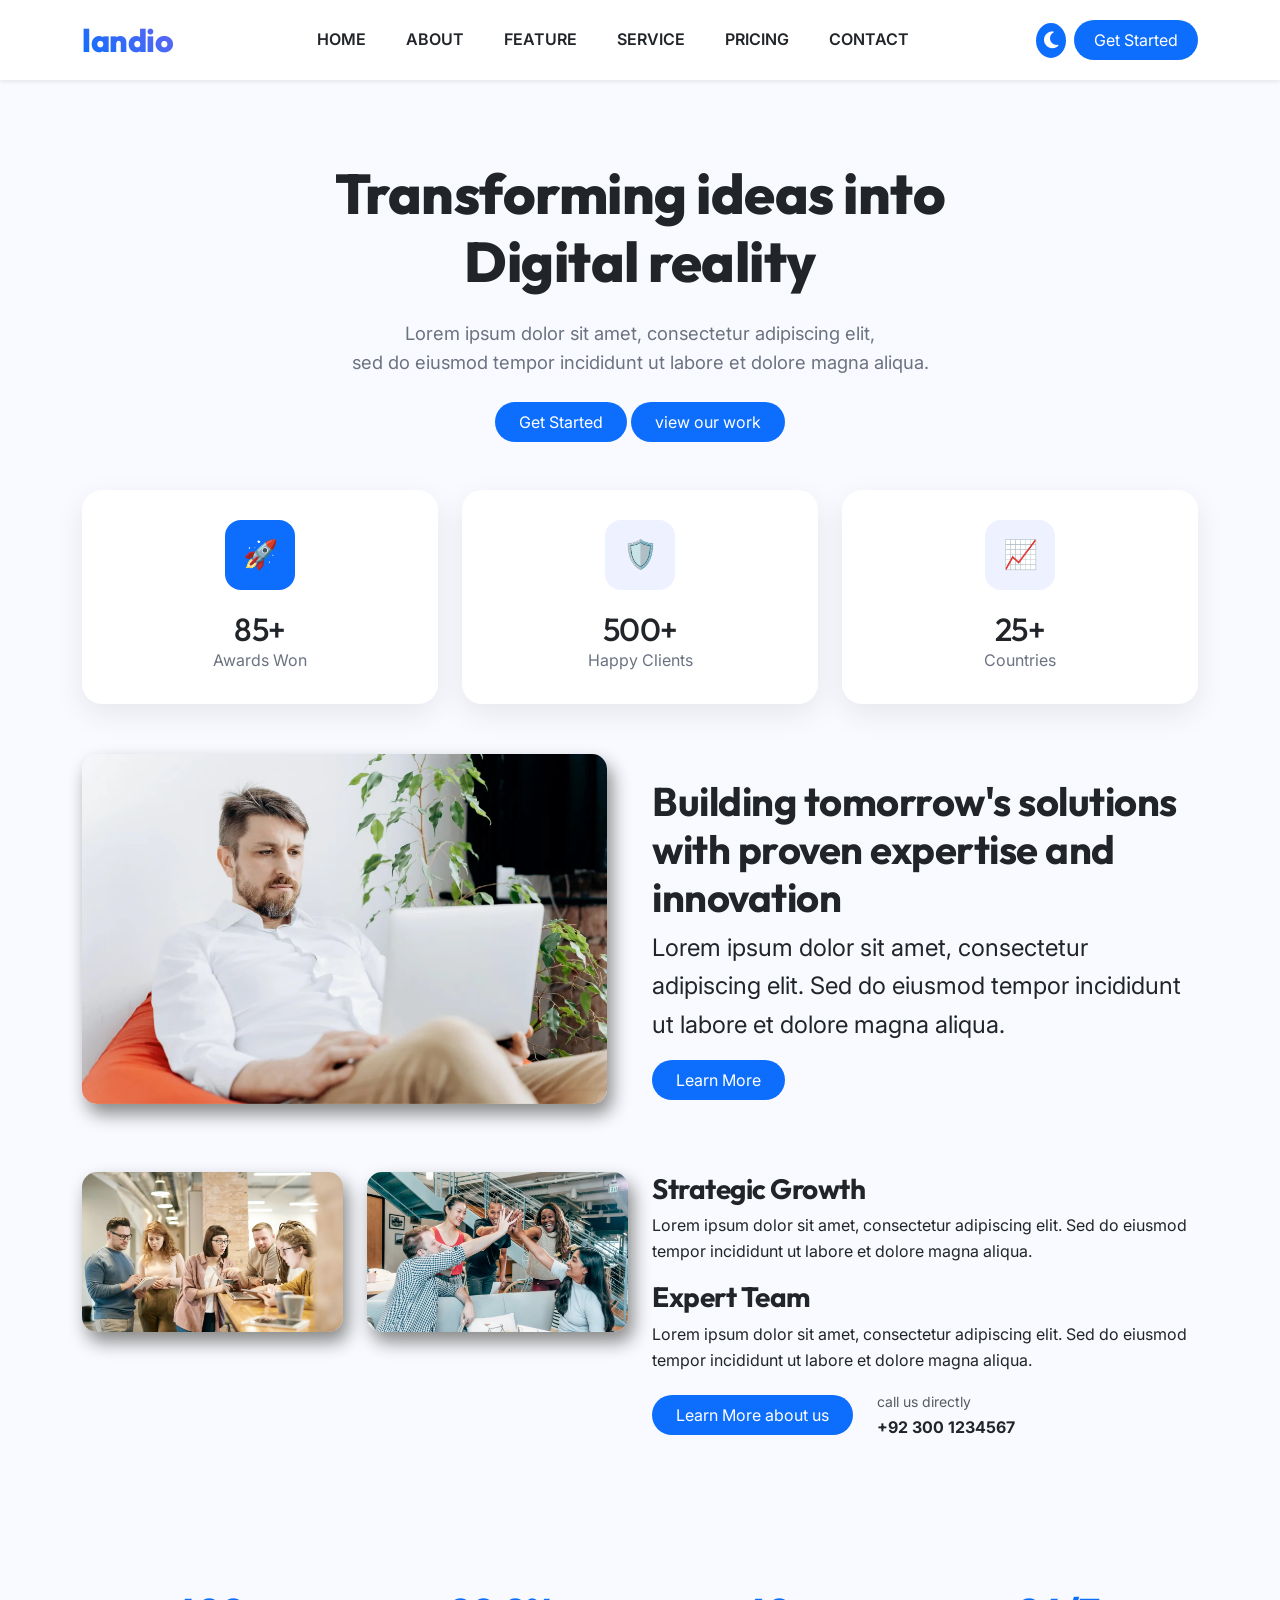
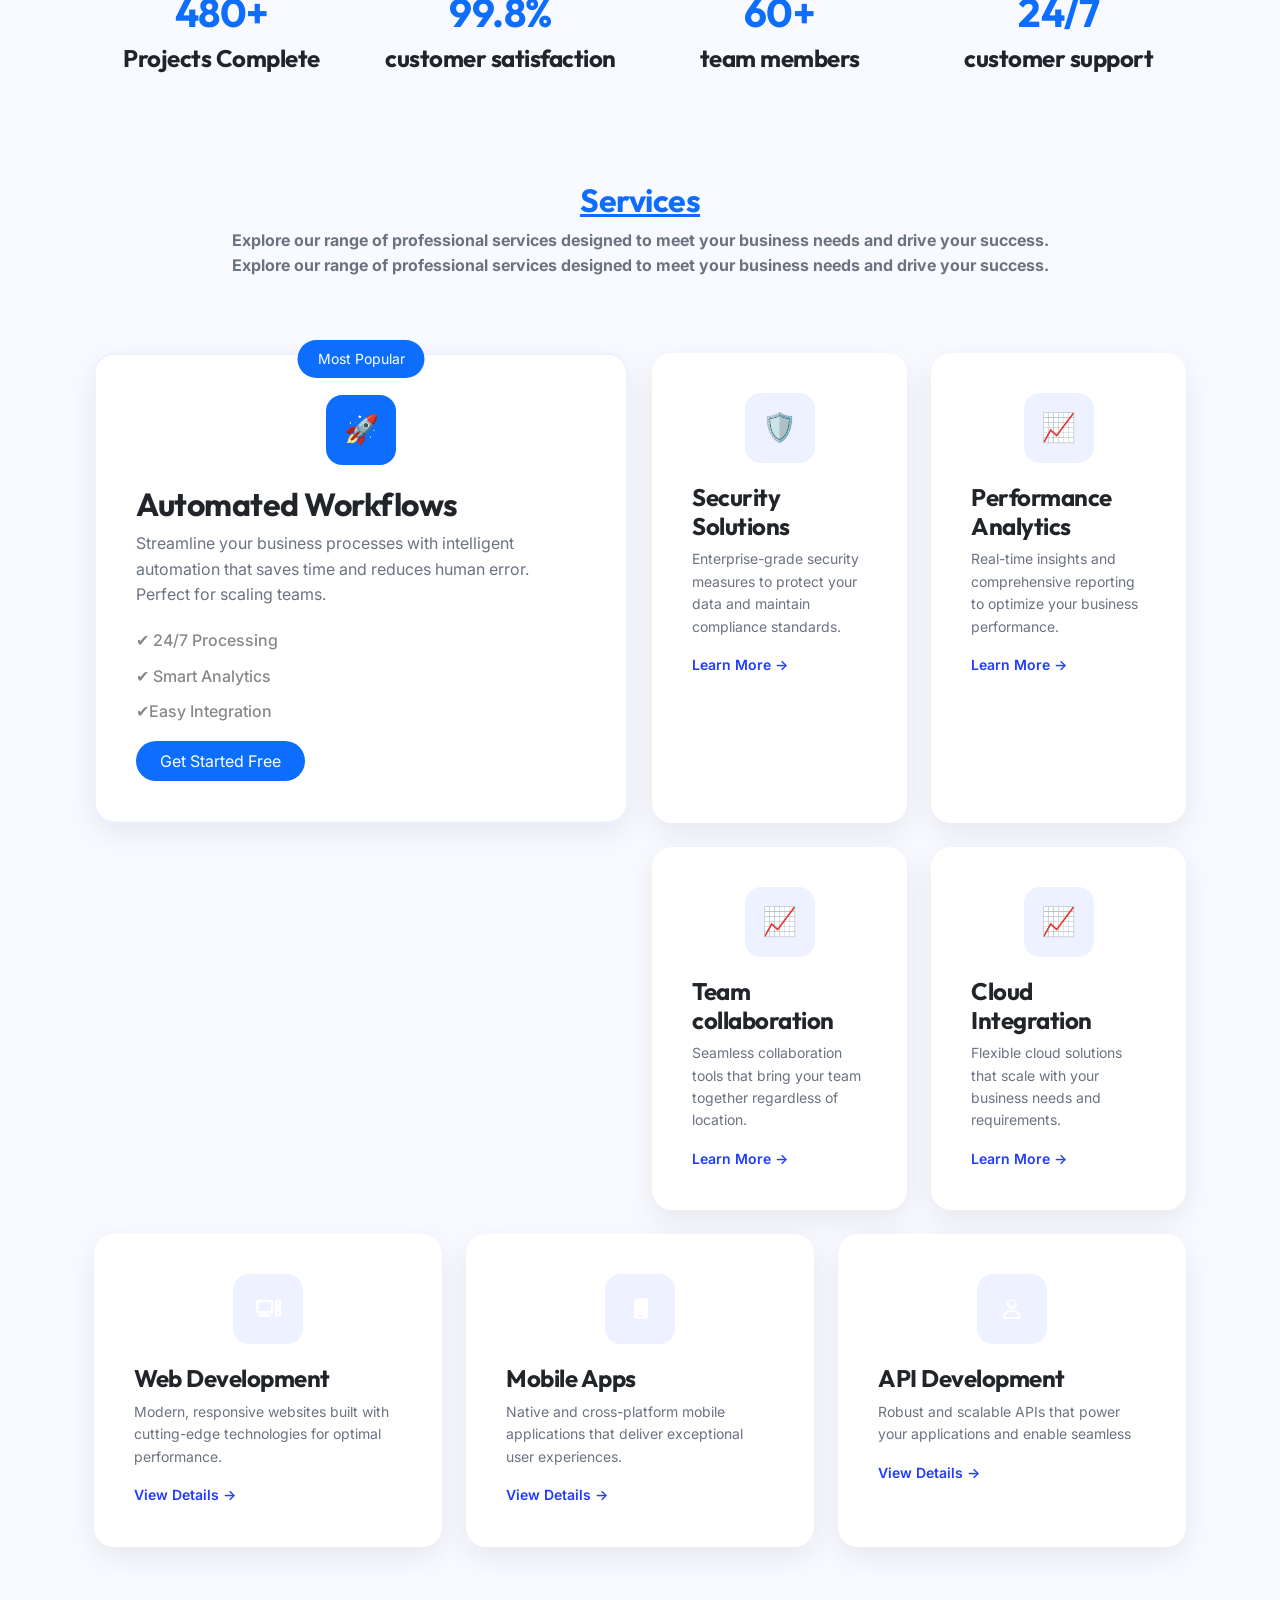
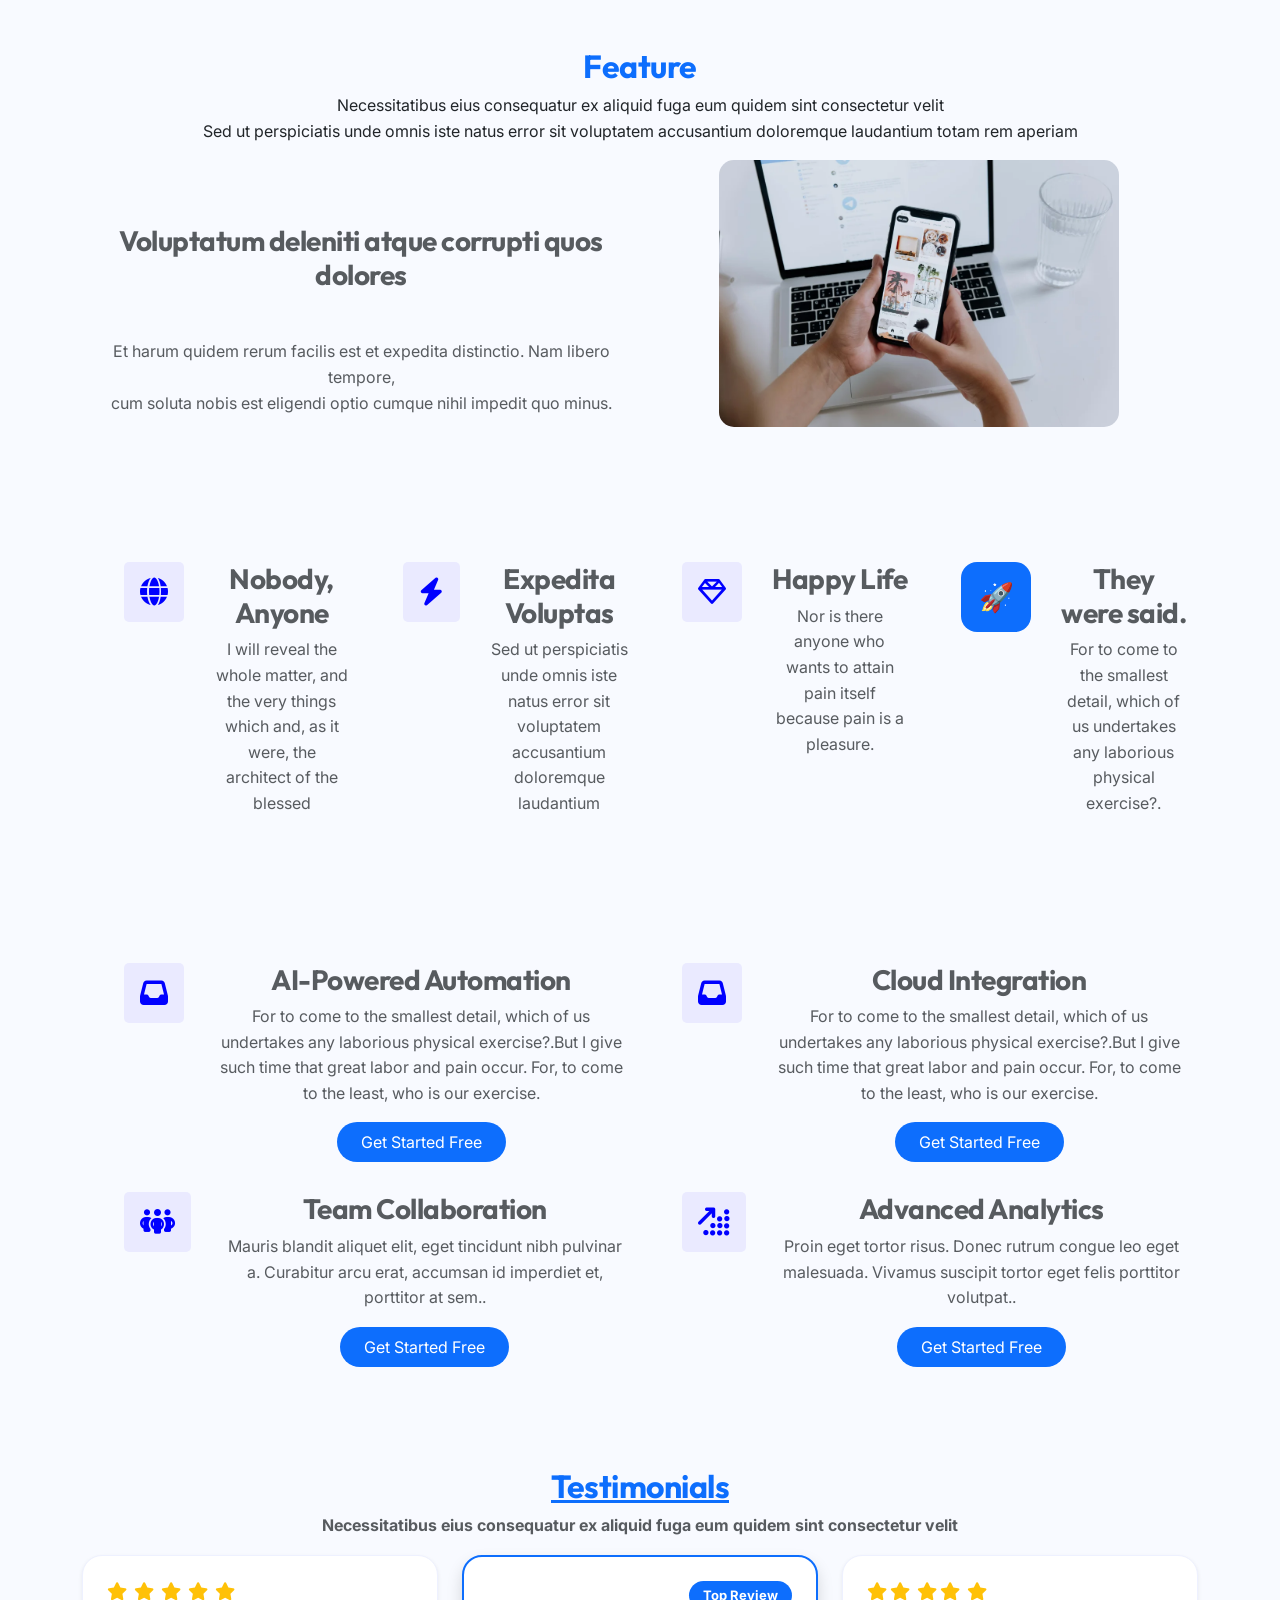
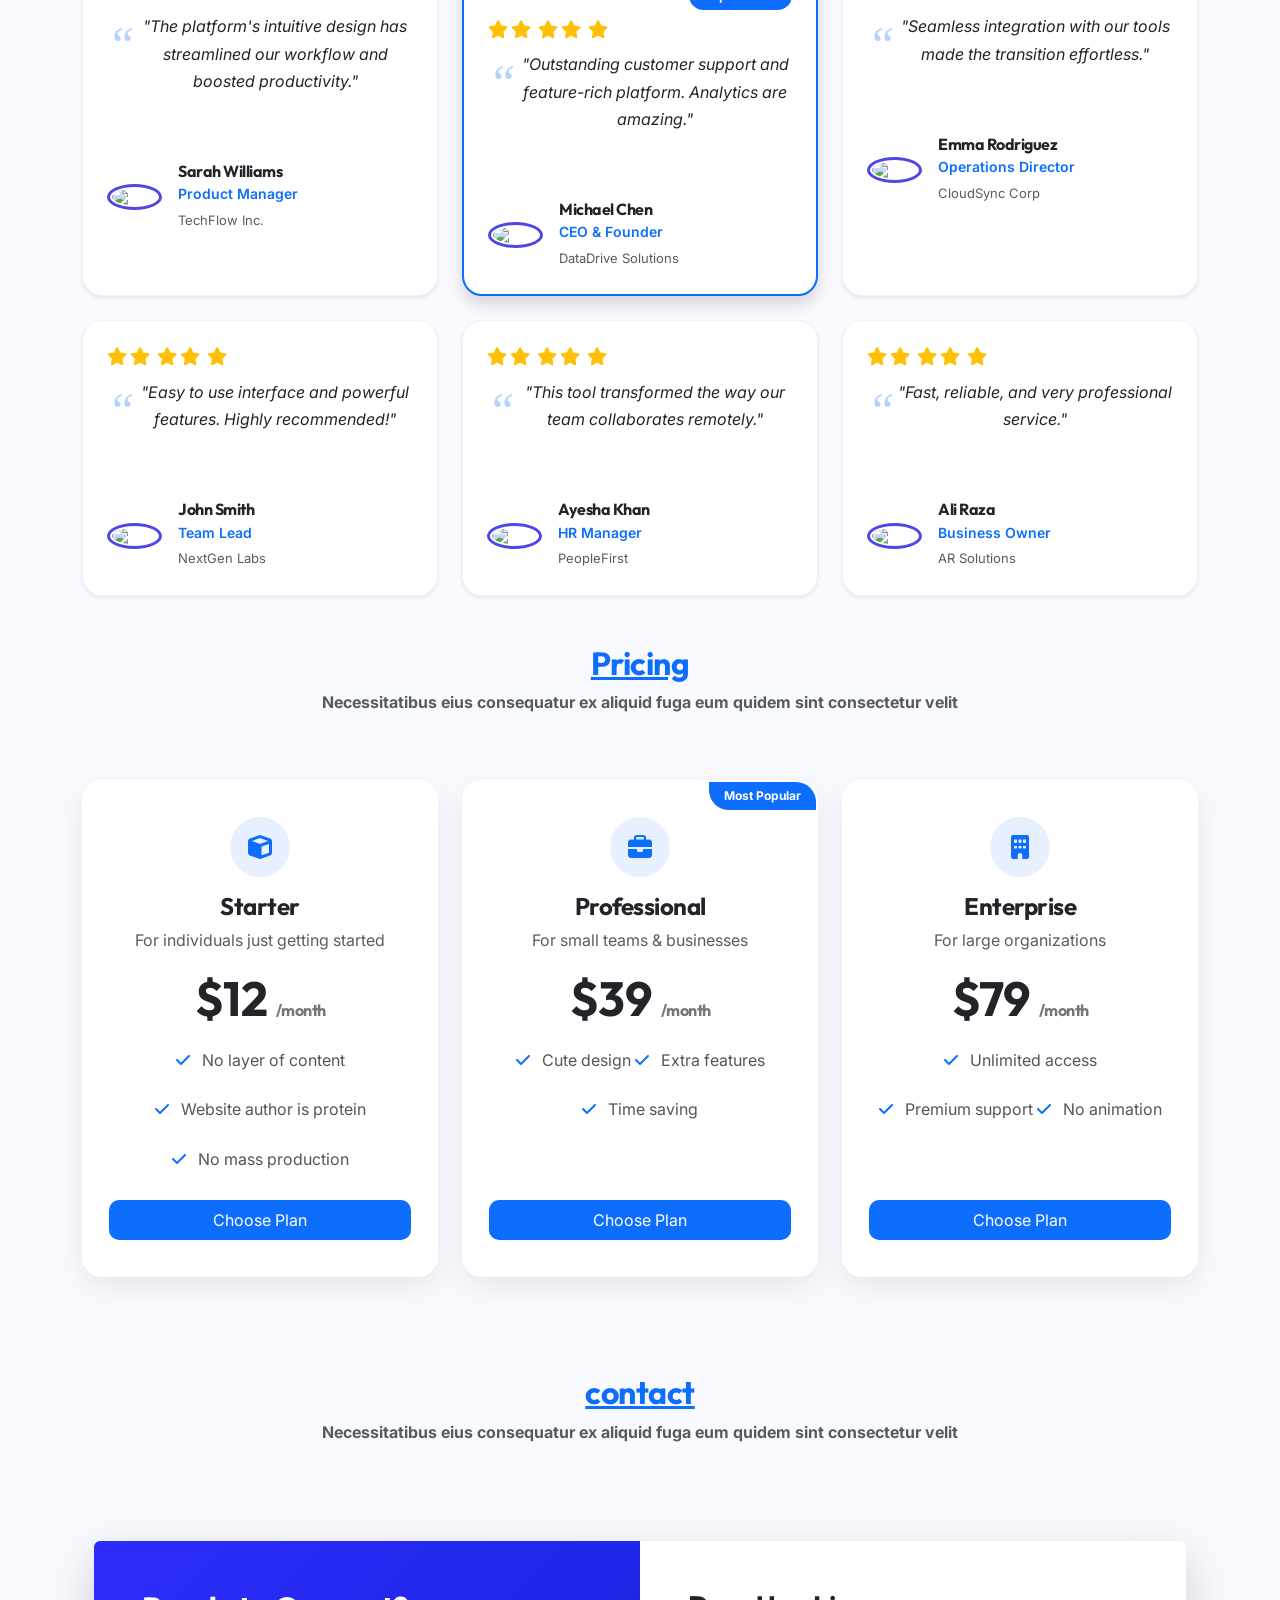
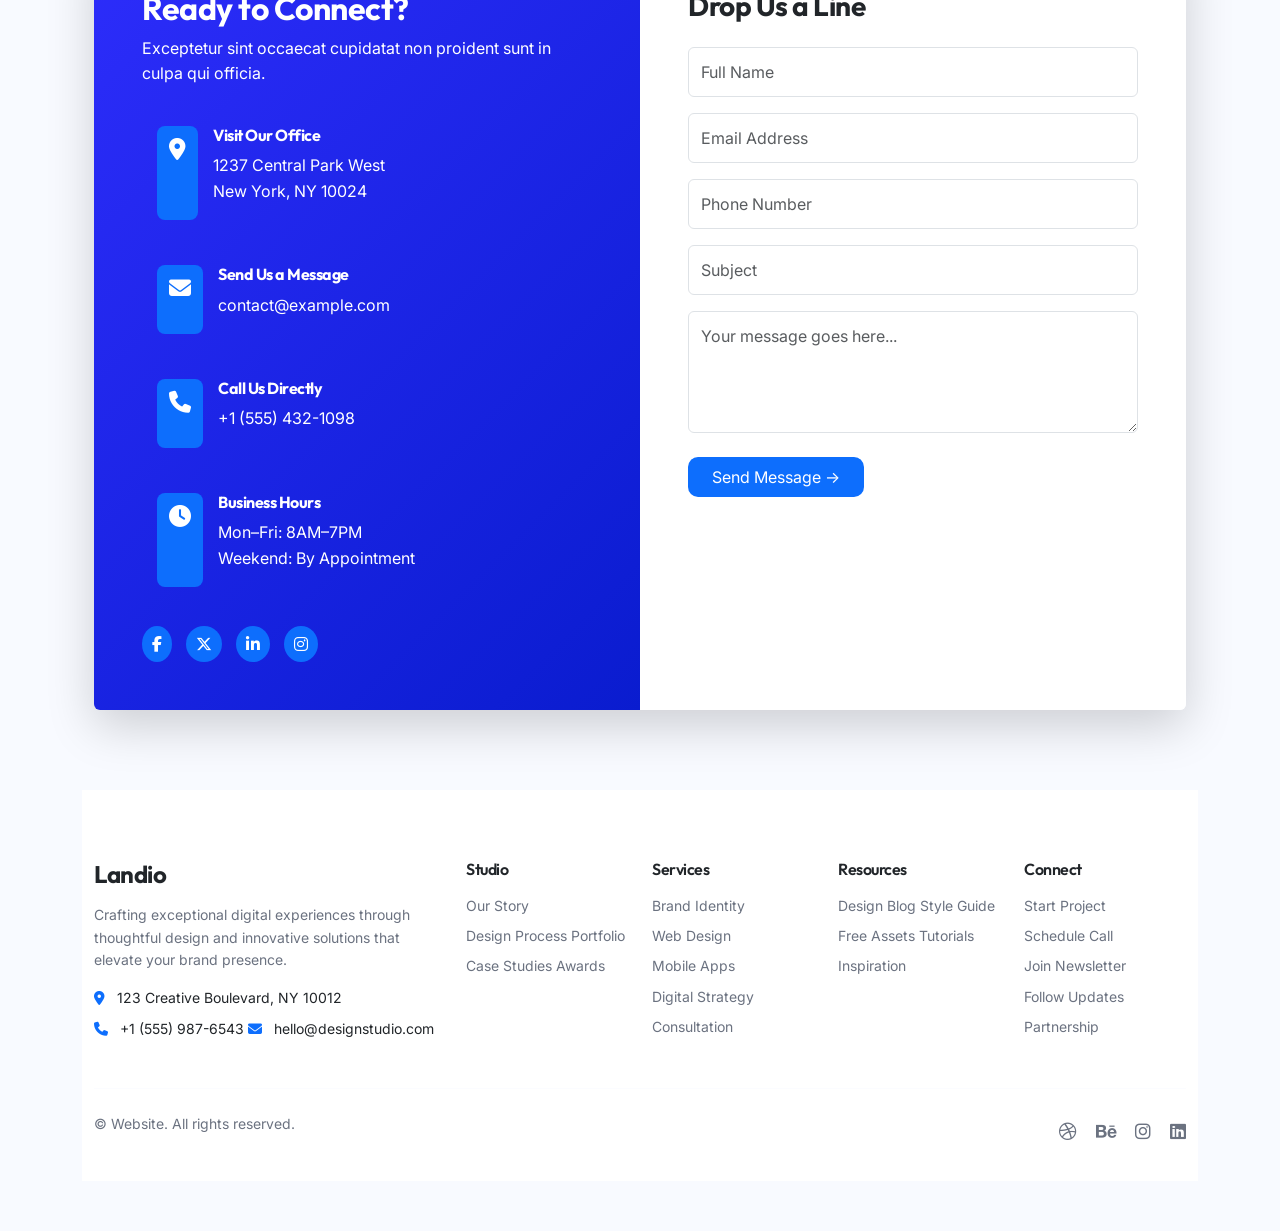
==== commit 9e0f7c76: "Fix navbar toggler visibility and styling for mobile" ====
--- a/projects/landio/index.html
+++ b/projects/landio/index.html
@@ -34,7 +34,7 @@
     <div class="loader"></div>
   </div>
 
-  <nav class="navbar navbar-expand-lg site-header py-3 sticky-top shadow-sm">
+  <nav class="navbar navbar-expand-lg site-header navbar-light py-3 sticky-top shadow-sm">
     <div class="container">
       <a class="navbar-brand" href="#">
         <h2 class="logo mb-0">landio</h2>
@@ -858,6 +858,7 @@
       const savedTheme = localStorage.getItem('theme');
       if (savedTheme === 'dark') {
         body.classList.add('dark-mode');
+        navbar.classList.replace('navbar-light', 'navbar-dark');
         icon.classList.replace('fa-moon', 'fa-sun');
       }
 
@@ -865,11 +866,13 @@
         body.classList.toggle('dark-mode');
         const isDark = body.classList.contains('dark-mode');
 
-        // Update icon
+        // Update Navbar Theme
         if (isDark) {
+          navbar.classList.replace('navbar-light', 'navbar-dark');
           icon.classList.replace('fa-moon', 'fa-sun');
           localStorage.setItem('theme', 'dark');
         } else {
+          navbar.classList.replace('navbar-dark', 'navbar-light');
           icon.classList.replace('fa-sun', 'fa-moon');
           localStorage.setItem('theme', 'light');
         }
--- a/projects/landio/style.css
+++ b/projects/landio/style.css
@@ -118,6 +118,21 @@
   color: var(--text-color) !important;
 }
 
+/* Toggler Style */
+.navbar-toggler {
+    border: none;
+    padding: 0;
+}
+
+.navbar-toggler:focus {
+    box-shadow: none;
+}
+
+.navbar-toggler-icon {
+    width: 24px;
+    height: 24px;
+}
+
 /* Hover and active color for navigation links */
 .navbar .nav-link:hover,
 .navbar .nav-link.active {
@@ -450,8 +465,9 @@
 }
 
 .container .feature-section img {
-  height: 400px;
-  width: 400px;
+  height: auto;
+  width: 100%;
+  max-width: 400px;
   background-position: center;
   background-repeat: no-repeat;
   background-size: cover;
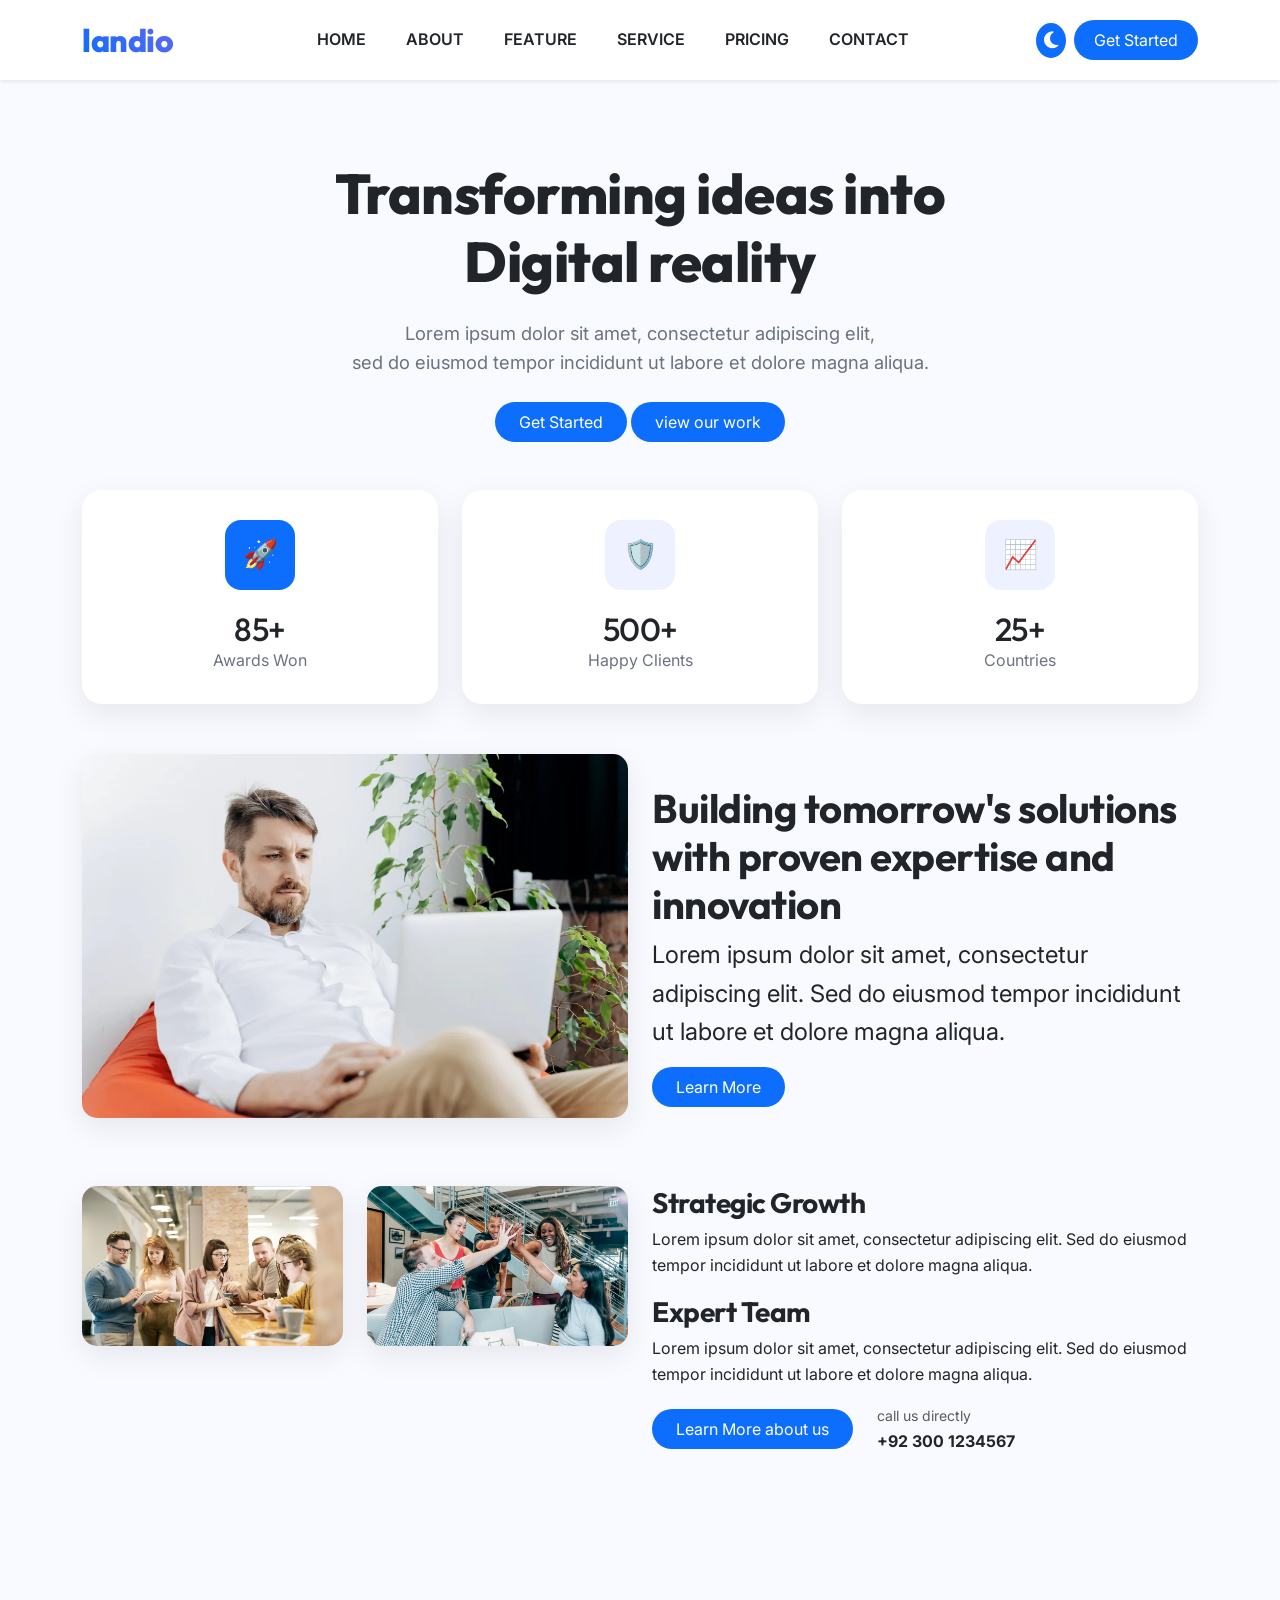
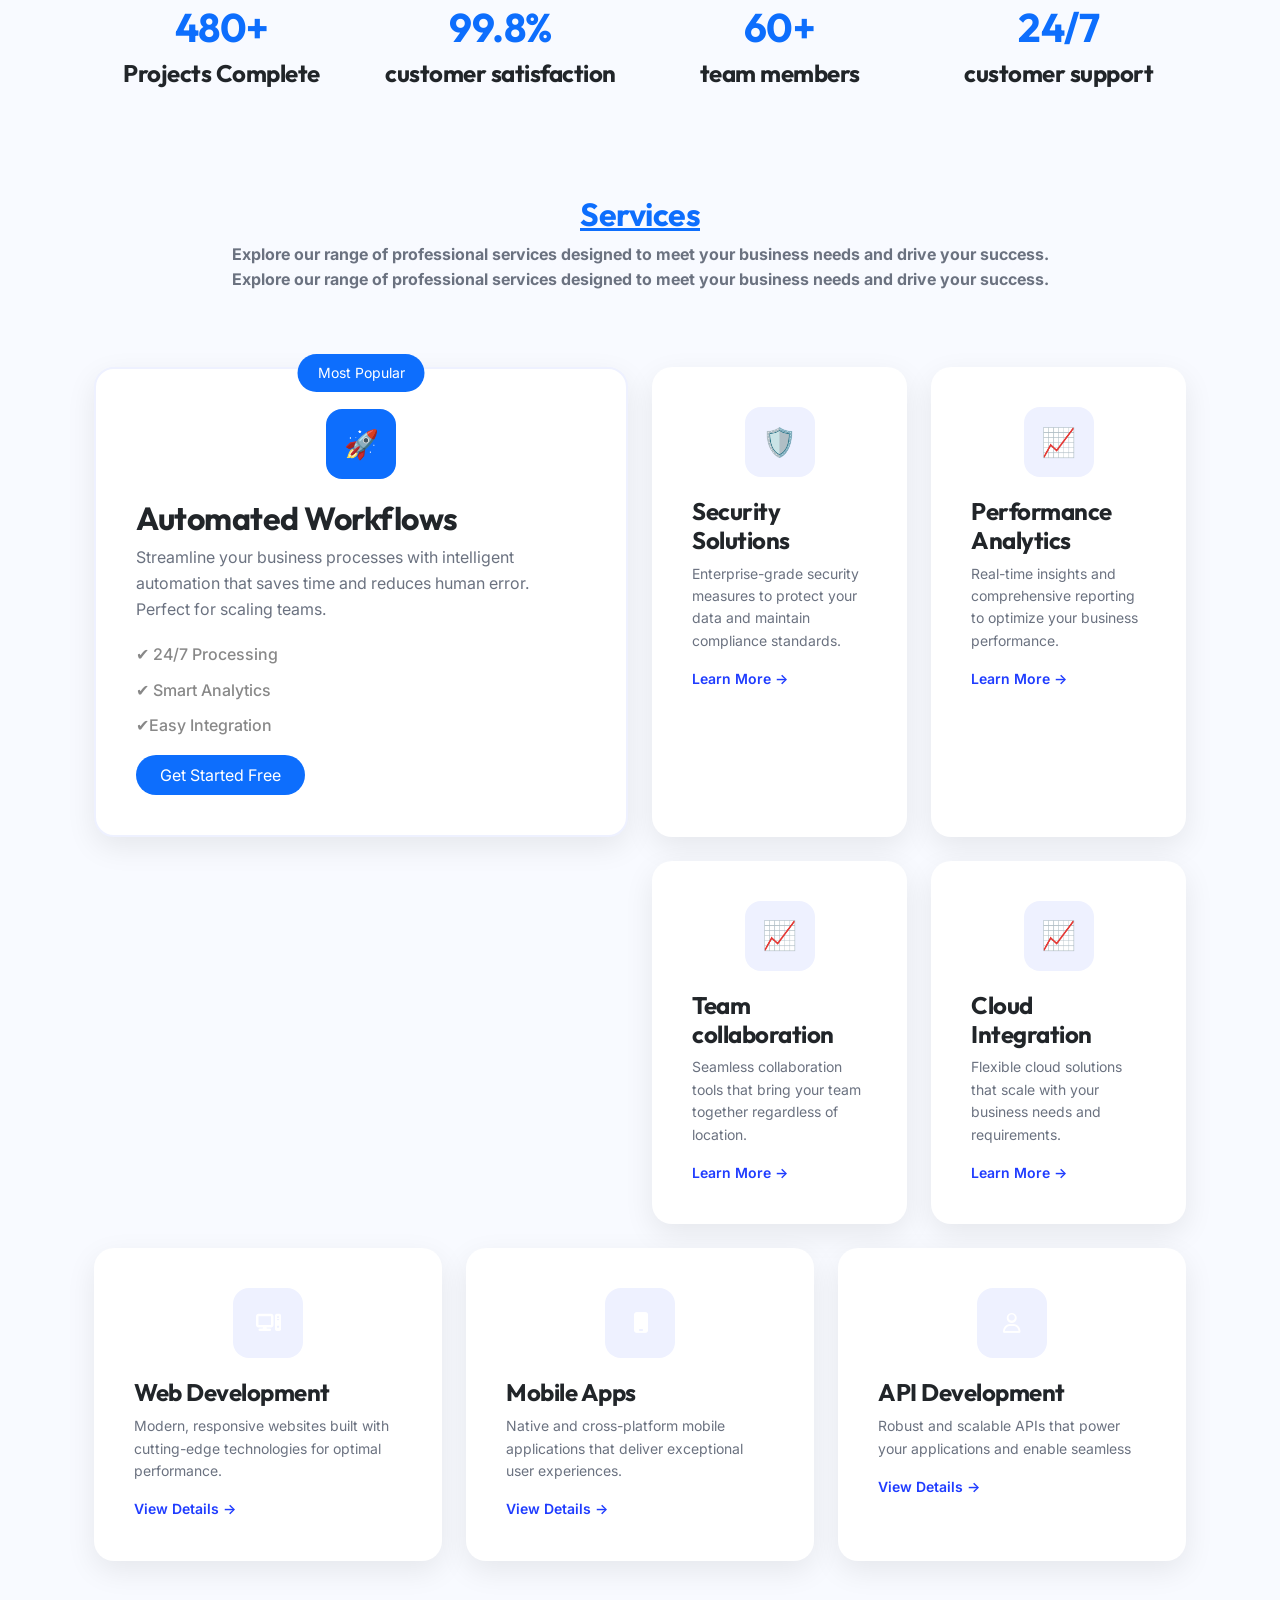
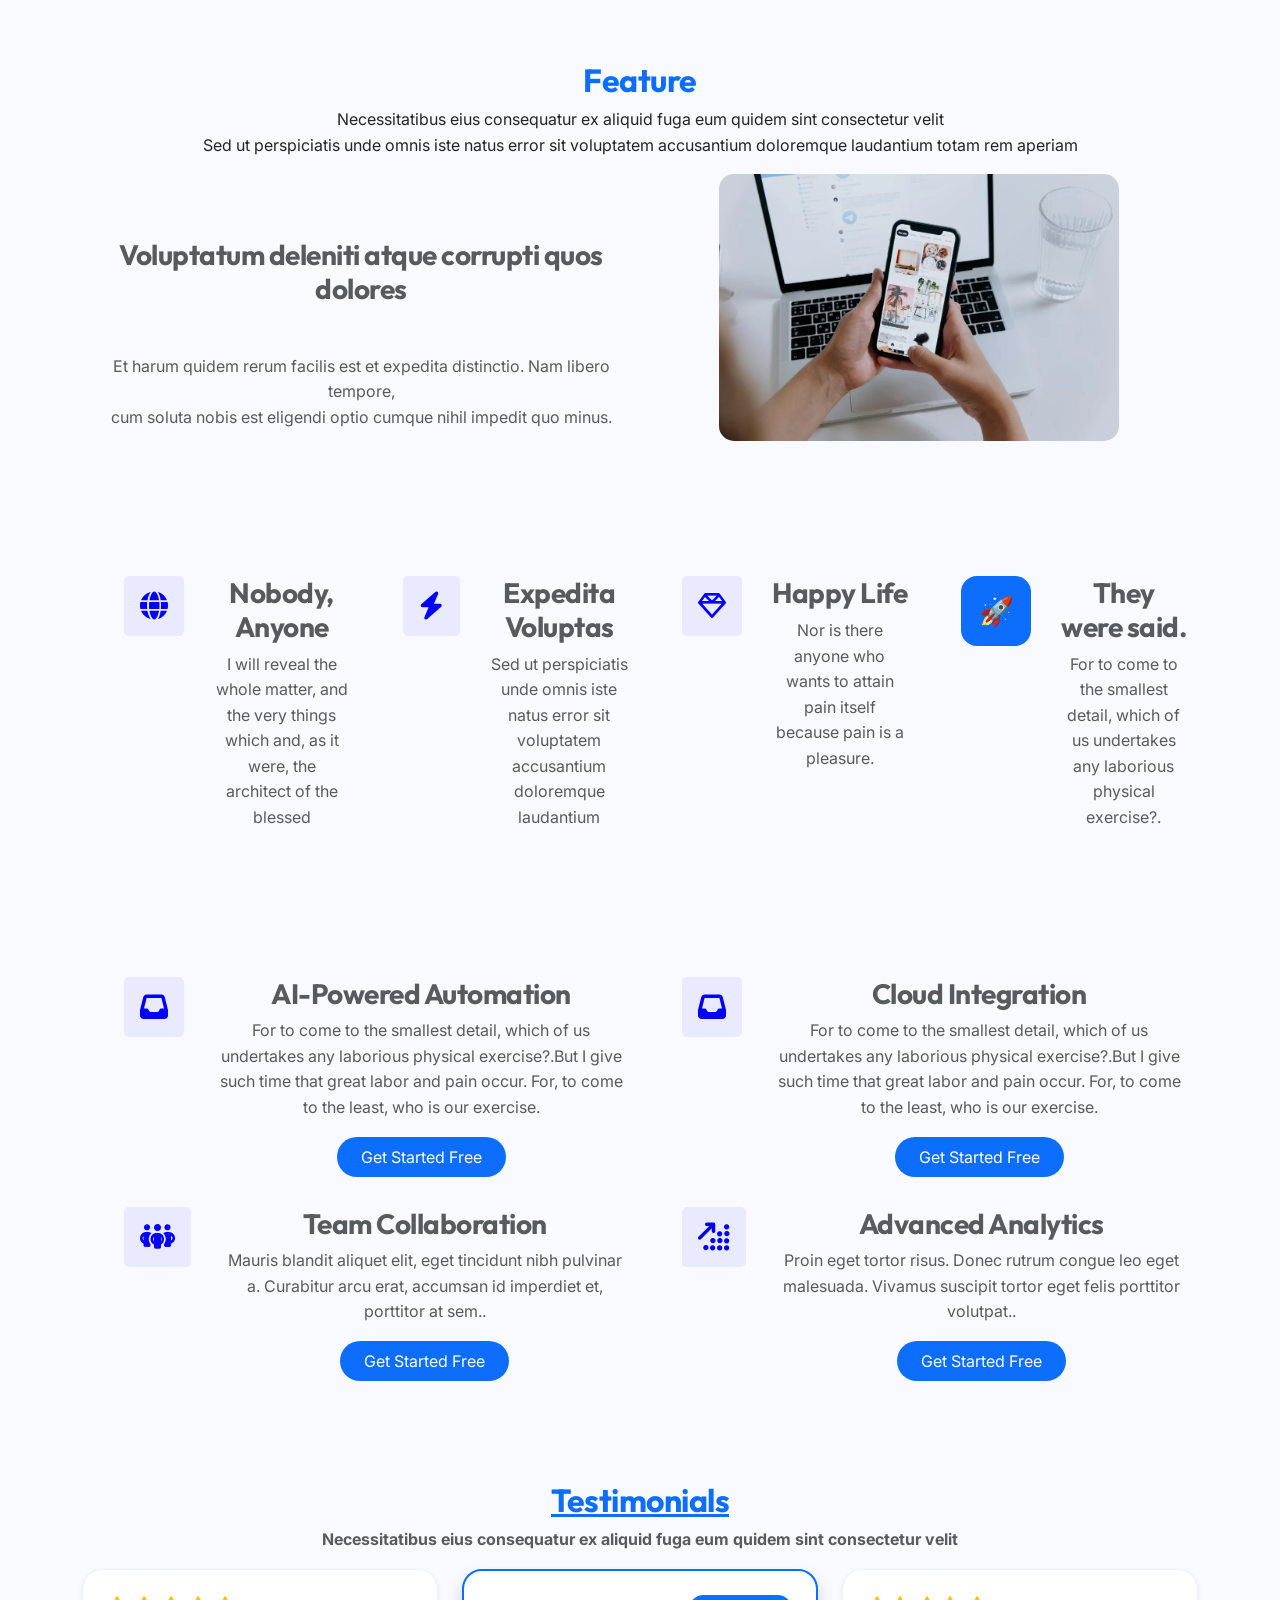
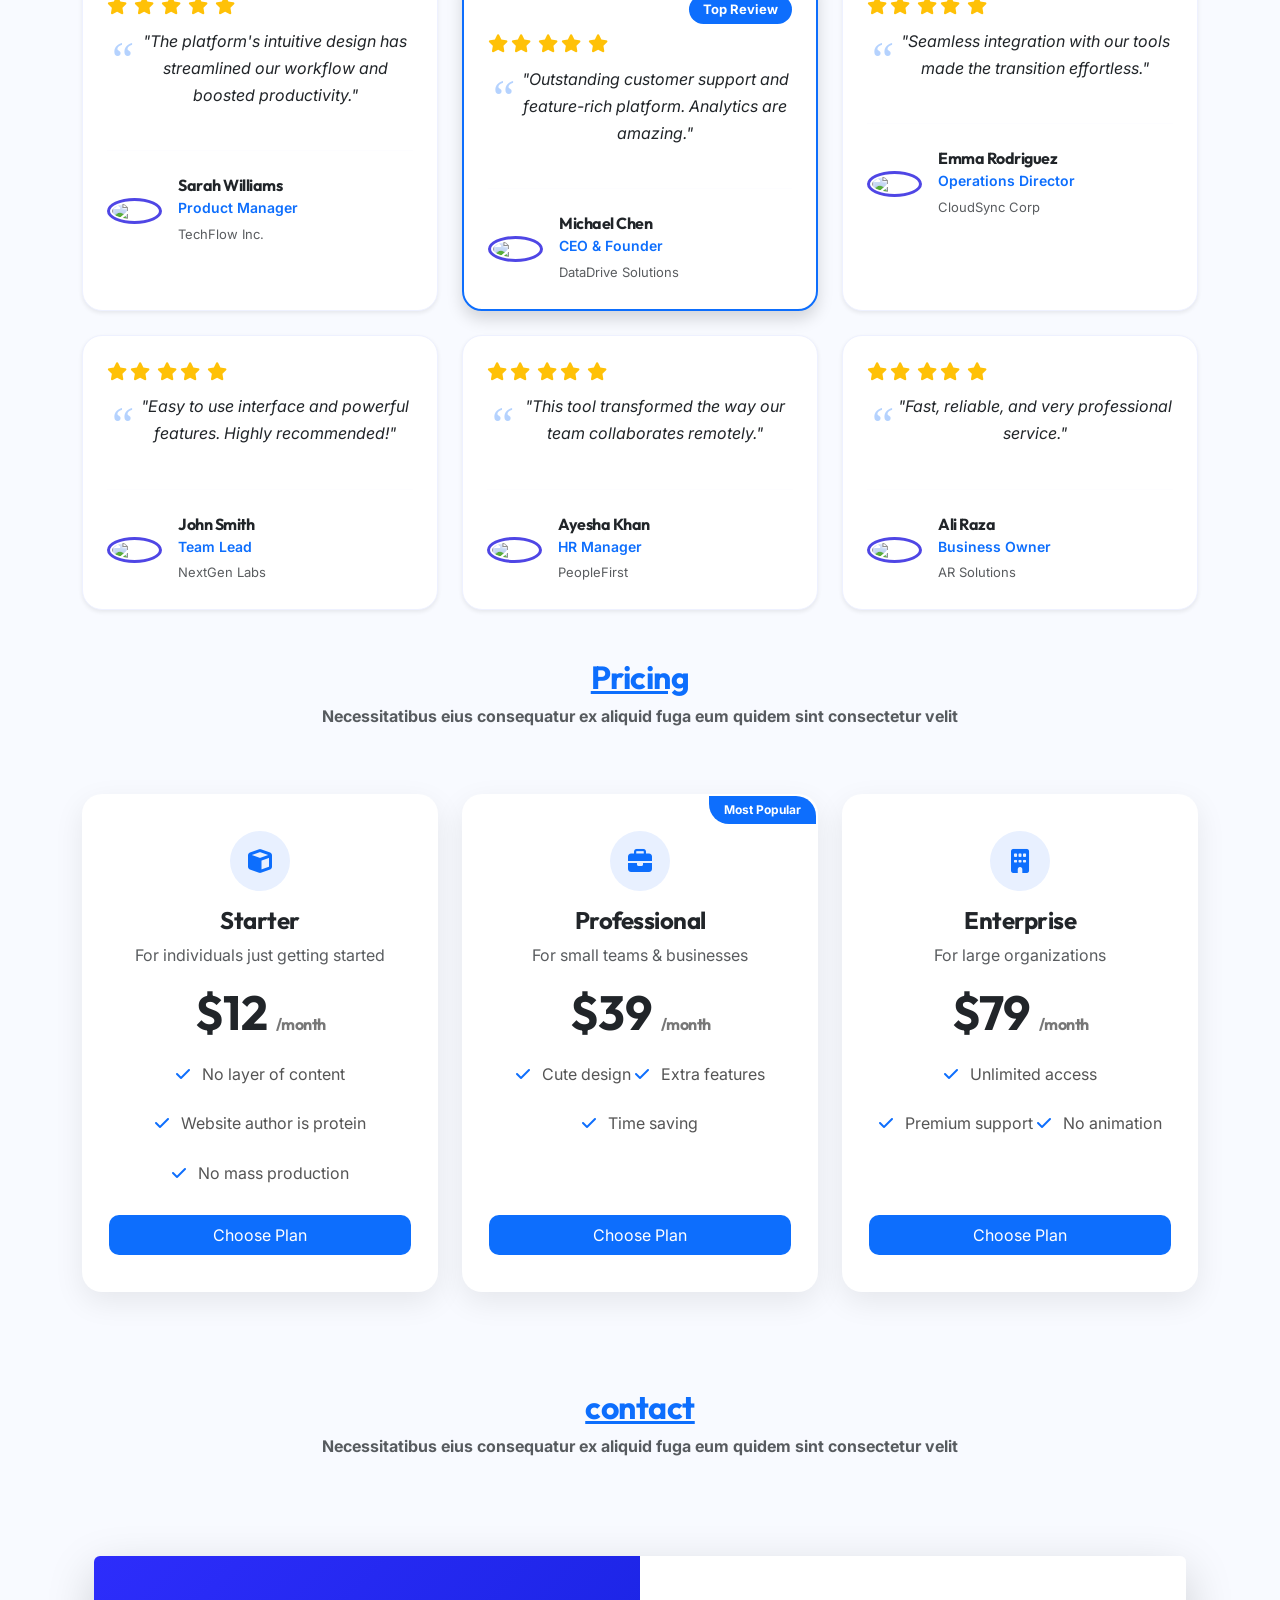
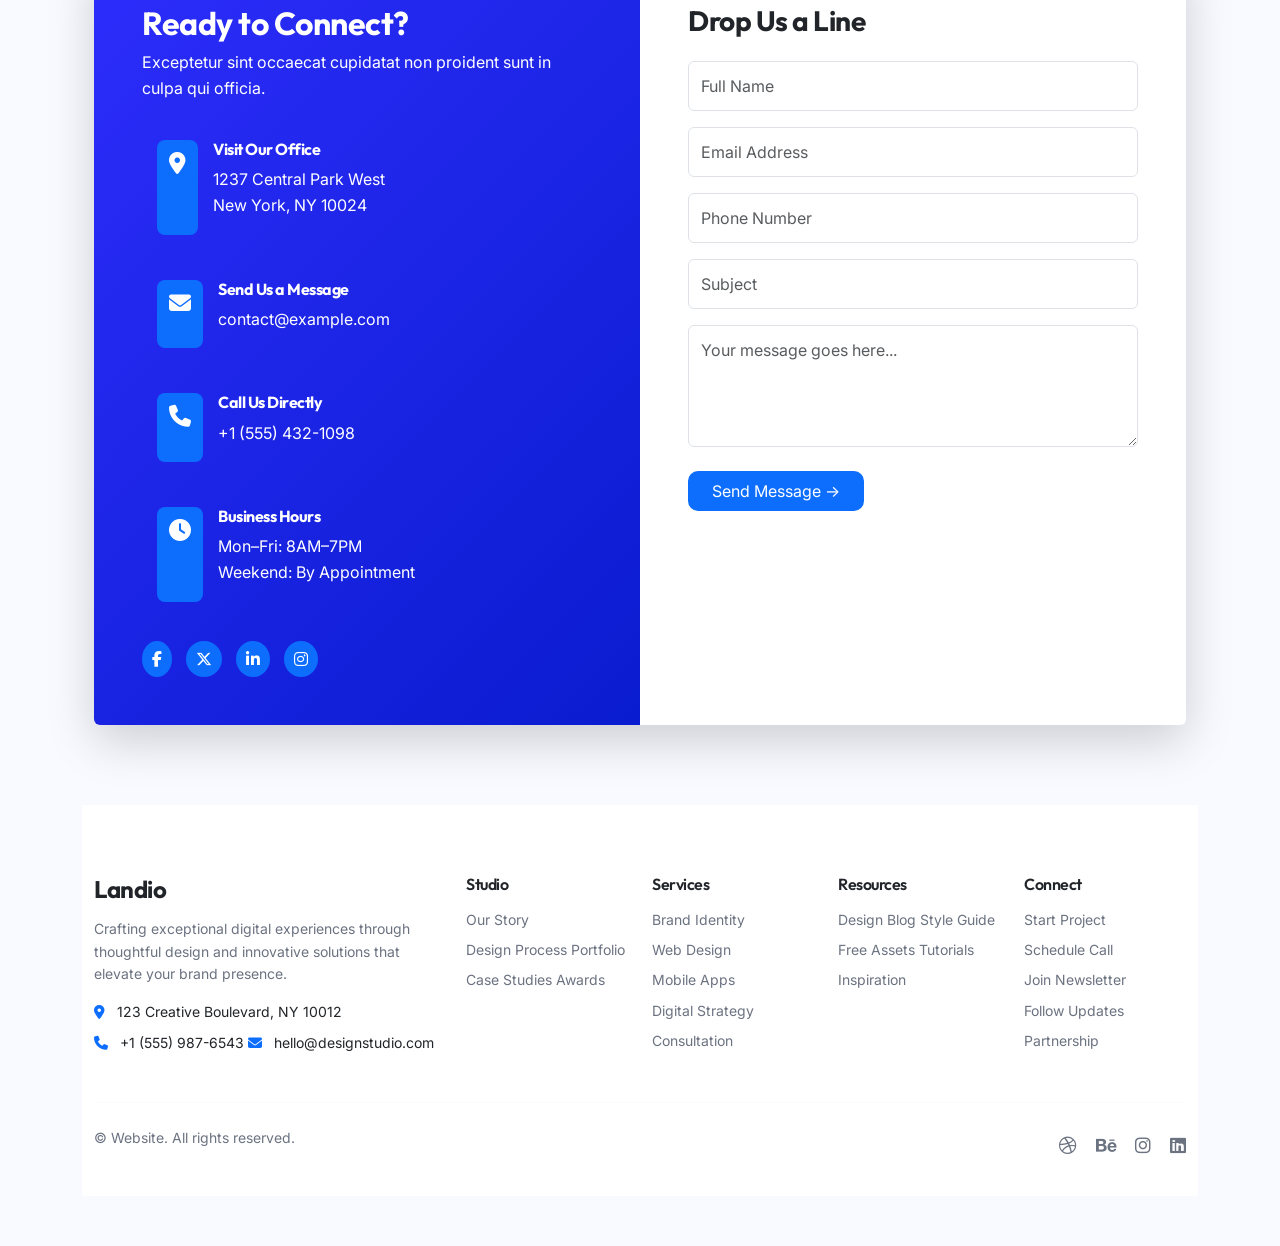
==== commit 03fc52f1: "Fix responsiveness for mobile on portfolio, Landio, Savora, and CV" ====
--- a/projects/landio/index.html
+++ b/projects/landio/index.html
@@ -34,7 +34,7 @@
     <div class="loader"></div>
   </div>
 
-  <nav class="navbar navbar-expand-lg site-header navbar-light py-3 sticky-top shadow-sm">
+  <nav class="navbar navbar-expand-lg site-header navbar-light py-3 shadow-sm">
     <div class="container">
       <a class="navbar-brand" href="#">
         <h2 class="logo mb-0">landio</h2>
@@ -52,6 +52,9 @@
         <span class="navbar-toggler-icon"></span>
       </button>
       <div class="collapse navbar-collapse justify-content-center" id="navbarNav">
+        <!-- Close button for mobile -->
+        <button class="btn-close d-lg-none position-absolute top-0 end-0 m-4" type="button" data-bs-toggle="collapse" data-bs-target="#navbarNav" aria-label="Close"></button>
+        
         <ul class="navbar-nav gap-4">
           <li class="nav-item"><a class="nav-link" href="index.html">Home</a></li>
           <li class="nav-item"><a class="nav-link" href="#about">About</a></li>
@@ -945,6 +948,18 @@
           }
         });
       }
+      // Close mobile menu on link click
+      const navLinks = document.querySelectorAll('.navbar-nav .nav-link');
+      const menuCollapse = document.getElementById('navbarNav');
+      const bsCollapse = new bootstrap.Collapse(menuCollapse, {toggle:false});
+      
+      navLinks.forEach((l) => {
+          l.addEventListener('click', () => {
+              if (window.innerWidth < 992) {
+                  bsCollapse.hide();
+              }
+          });
+      });
     </script>
 </body>
 
--- a/projects/landio/style.css
+++ b/projects/landio/style.css
@@ -90,10 +90,18 @@
   backdrop-filter: blur(10px);
 }
 
-.navbar-scrolled {
-  padding: 10px 0 !important;
-  background-color: var(--glass-nav) !important;
-  box-shadow: 0 5px 20px var(--shadow) !important;
+@media (min-width: 992px) {
+    .site-header {
+        position: sticky;
+        top: 0;
+        z-index: 1020;
+    }
+    
+    .navbar-scrolled {
+        padding: 10px 0 !important;
+        background-color: var(--glass-nav) !important;
+        box-shadow: 0 5px 20px var(--shadow) !important;
+    }
 }
 
 .main-head {
@@ -131,6 +139,40 @@
 .navbar-toggler-icon {
     width: 24px;
     height: 24px;
+}
+
+@media (max-width: 991.98px) {
+    .navbar-collapse {
+        position: fixed;
+        top: 0;
+        left: 0;
+        width: 100%;
+        height: 100vh;
+        background-color: var(--nav-bg);
+        display: none;
+        flex-direction: column;
+        justify-content: center;
+        align-items: center;
+        z-index: 1050;
+        transition: all 0.3s ease-in-out;
+    }
+    
+    .navbar-collapse.show {
+        display: flex !important;
+    }
+
+    .navbar-nav {
+        text-align: center;
+        gap: 2rem !important;
+    }
+
+    .btn-close {
+        filter: none;
+    }
+}
+
+body.dark-mode .btn-close {
+    filter: invert(1) grayscale(100%) brightness(200%);
 }
 
 /* Hover and active color for navigation links */
@@ -251,8 +293,14 @@
 .hero h1 {
   color: var(--text-color);
   font-weight: 800;
-  font-size: 3.5rem;
+  font-size: 2.5rem;
   line-height: 1.2;
+}
+
+@media (min-width: 768px) {
+  .hero h1 {
+    font-size: 3.5rem;
+  }
 }
 
 .hero p {
@@ -293,11 +341,12 @@
 }
 
 .container.about-section .img-fluid {
-  height: 350px;
+  width: 100%;
+  height: auto;
+  min-height: 250px;
+  object-fit: cover;
   border-radius: 15px;
-  background-position: center;
-  background-size: cover;
-  box-shadow: 5px 10px 18px #888888;
+  box-shadow: 0 10px 30px var(--shadow);
   margin-bottom: 20px;
 }
 
@@ -306,9 +355,7 @@
   width: 100%;
   object-fit: cover;
   border-radius: 15px;
-  background-position: center;
-  background-size: cover;
-  box-shadow: 5px 10px 18px #888888;
+  box-shadow: 0 10px 30px var(--shadow);
 }
 
 .container.feature-section {
@@ -919,6 +966,64 @@
   opacity: 0;
 }
 
+/* Mobile Adjustments */
+@media (max-width: 767.98px) {
+  .hero {
+    margin-top: 40px;
+  }
+  
+  .hero h1 {
+    font-size: 2rem;
+  }
+  
+  .hero p {
+    font-size: 1rem;
+    padding-inline: 1rem;
+  }
+
+  .container.about-section,
+  .container.feature-section,
+  .contact-section {
+    margin-top: 50px;
+    margin-bottom: 50px;
+    padding: 40px 0;
+  }
+
+  .stat-card {
+    margin-bottom: 20px;
+  }
+
+  .feature-card {
+    padding: 25px;
+  }
+
+  .price-card {
+    margin-bottom: 30px;
+  }
+
+  .contact-left {
+    padding: 30px !important;
+  }
+  
+  .contact-section .bg-white {
+    padding: 30px !important;
+  }
+
+  .footer-area {
+    padding: 40px 0 20px;
+    text-align: center;
+  }
+
+  .footer-text {
+    margin-inline: auto;
+  }
+
+  .footer-social {
+    justify-content: center;
+    margin-top: 20px;
+  }
+}
+
 .logo {
   background: linear-gradient(45deg, var(--primary-color), #6366f1);
   -webkit-background-clip: text;
